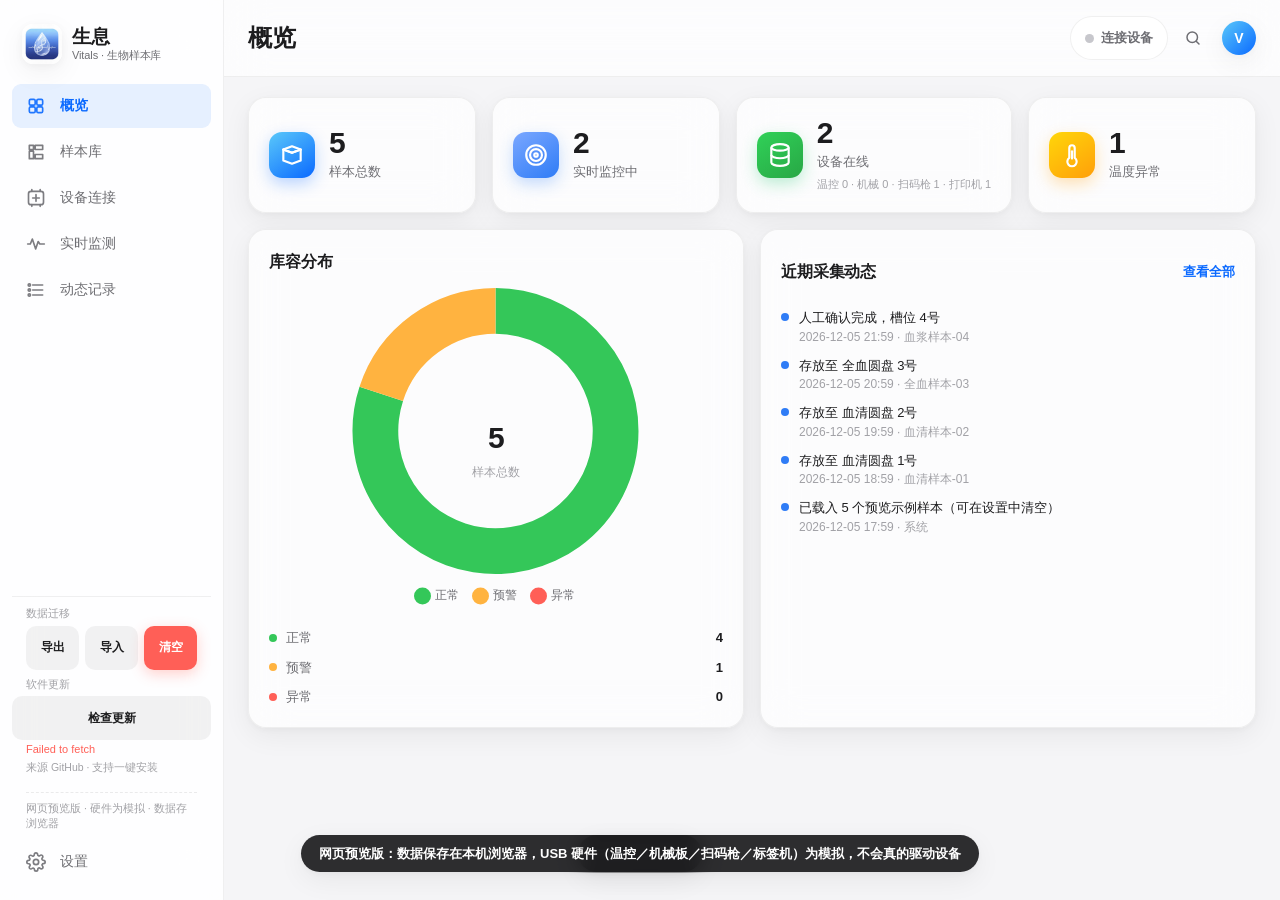
==== web-preview/index.html @ 300d4d2a "fix(export): 导出内容与文件类型两个维度都真正可选，且选择始终自洽 ## 问题  v1.21.1 把「导出内容」与「文件类型」做成 1:1 绑定（备份只能 JSON、清单只能 CSV）， " ====
<!DOCTYPE html>
<html lang="zh-CN">
<head>
<meta charset="UTF-8">
<meta name="viewport" content="width=device-width, initial-scale=1.0, viewport-fit=cover">
<title>Vitals · 生息 — 生物样本动态管理库</title>
<link rel="icon" type="image/png" href="assets/logo.png">
<link rel="stylesheet" href="tokens.css?v=20261010a"><link rel="stylesheet" href="styles.css?v=20261010c"><link rel="stylesheet" href="android.css?v=20261009a"><link rel="stylesheet" href="web-preview.css?v=20261009a">
<script src="vendor/qrcode.min.js?v=20261009a" defer></script>
<script src="vendor/chart.umd.js?v=20261009a" defer></script>
<script src="motion.js?v=20261010a" defer></script>
<script src="motion-core.js?v=20261009a" defer></script><script src="web-bridge.js?v=20261009a" defer></script><script src="persistence.js?v=20261009a" defer></script><script src="app.js?v=20261010c" defer></script><script src="android.js?v=20261009a" defer></script><script src="scanner.js?v=20261009a" defer></script><script src="printer.js?v=20261009a" defer></script><script src="backup.js?v=20261009a" defer></script><script src="updater.js?v=20261009a" defer></script>
</head>
<body>

<!-- ===== 侧边栏 ===== -->
<aside class="sidebar" id="sidebar">
  <div class="brand">
    <div class="brand-mark"><img src="assets/logo.png" alt="Vitals"></div>
    <div class="brand-text">
      <span class="brand-name">生息</span>
      <span class="brand-sub">Vitals · 生物样本库</span>
    </div>
  </div>

  <nav class="nav">
    <button class="nav-item active" data-view="dashboard">
      <span class="nav-ic"><svg viewBox="0 0 24 24" fill="none" stroke="currentColor" stroke-width="2" stroke-linecap="round" stroke-linejoin="round"><rect x="4" y="4" width="7" height="7" rx="1.6"/><rect x="13" y="4" width="7" height="7" rx="1.6"/><rect x="4" y="13" width="7" height="7" rx="1.6"/><rect x="13" y="13" width="7" height="7" rx="1.6"/></svg></span><span class="nav-label">概览</span>
    </button>
    <button class="nav-item" data-view="library">
      <span class="nav-ic"><svg viewBox="0 0 24 24" fill="none" stroke="currentColor" stroke-width="2" stroke-linecap="round" stroke-linejoin="round"><path d="M4 4h5v5H4zM11 4h9v5h-9zM4 11h5v9H4zM11 15h9v5h-9z"/></svg></span><span class="nav-label">样本库</span>
    </button>
    <button class="nav-item" data-view="devices">
      <span class="nav-ic"><svg viewBox="0 0 24 24" fill="none" stroke="currentColor" stroke-width="2" stroke-linecap="round" stroke-linejoin="round"><path d="M8 12h8M12 8v8"/><rect x="3" y="4" width="18" height="16" rx="3"/><path d="M7 4V2M17 4V2M7 22v-2M17 22v-2"/></svg></span><span class="nav-label">设备连接</span>
    </button>
    <button class="nav-item" data-view="monitor">
      <span class="nav-ic"><svg viewBox="0 0 24 24" fill="none" stroke="currentColor" stroke-width="2" stroke-linecap="round" stroke-linejoin="round"><path d="M2 12h3.2l2.4-6 4 12 3-9 2 3h5.4"/></svg></span><span class="nav-label">实时监测</span>
    </button>
    <button class="nav-item" data-view="records">
      <span class="nav-ic"><svg viewBox="0 0 24 24" fill="none" stroke="currentColor" stroke-width="2" stroke-linecap="round" stroke-linejoin="round"><path d="M8 6h12M8 12h12M8 18h12"/><circle cx="4" cy="6" r="1.4"/><circle cx="4" cy="12" r="1.4"/><circle cx="4" cy="18" r="1.4"/></svg></span><span class="nav-label">动态记录</span>
    </button>
  </nav>

  <div class="sidebar-foot">
    <div class="migrate-group">
      <div class="migrate-title">数据迁移</div>
      <div class="migrate-btns">
        <button class="btn ghost mini" id="exportBtn" title="导出全量备份">导出</button>
        <button class="btn ghost mini" id="importBtn" title="从备份文件导入">导入</button>
        <button class="btn danger mini" id="resetBtn" title="清空全部样本与记录">清空</button>
        <input type="file" id="importFile" accept=".json,application/json" hidden>
      </div>
    </div>
    <div class="build-tag" id="buildTag" title="当前实际加载的构建指纹（用于核对是否为新版本）"></div>
    <button class="nav-item" data-view="settings">
      <span class="nav-ic"><svg viewBox="0 0 24 24" fill="none" stroke="currentColor" stroke-width="2" stroke-linecap="round" stroke-linejoin="round"><circle cx="12" cy="12" r="3.2"/><path d="M19.4 15a1.65 1.65 0 0 0 .34 1.77l.06.06a2 2 0 1 1-2.83 2.83l-.06-.06a1.65 1.65 0 0 0-1.77-.34 1.65 1.65 0 0 0-1 1.51V21a2 2 0 1 1-4 0v-.09a1.65 1.65 0 0 0-1-1.51 1.65 1.65 0 0 0-1.77.34l-.06.06a2 2 0 1 1-2.83-2.83l.06-.06a1.65 1.65 0 0 0 .34-1.77 1.65 1.65 0 0 0-1.51-1H3a2 2 0 1 1 0-4h.09a1.65 1.65 0 0 0 1.51-1 1.65 1.65 0 0 0-.34-1.77l-.06-.06a2 2 0 1 1 2.83-2.83l.06.06a1.65 1.65 0 0 0 1.77.34h.09a1.65 1.65 0 0 0 1-1.51V3a2 2 0 1 1 4 0v.09a1.65 1.65 0 0 0 1 1.51 1.65 1.65 0 0 0 1.77-.34l.06-.06a2 2 0 1 1 2.83 2.83l-.06.06a1.65 1.65 0 0 0-.34 1.77v.09a1.65 1.65 0 0 0 1.51 1H21a2 2 0 1 1 0 4h-.09a1.65 1.65 0 0 0-1.51 1z"/></svg></span><span class="nav-label">设置</span>
    </button>
  </div>
</aside>

<!-- ===== 主区域 ===== -->
<main class="main">
  <header class="toolbar">
    <div class="toolbar-left">
      <button class="icon-btn" id="menuBtn" aria-label="菜单"><svg viewBox="0 0 24 24" fill="none" stroke="currentColor" stroke-width="2" stroke-linecap="round"><path d="M4 6h16M4 12h16M4 18h16"/></svg></button>
      <h1 class="page-title" id="pageTitle">概览</h1>
    </div>
    <div class="toolbar-right">
      <button class="seg-btn" id="serialBtn">
        <span class="dot"></span>连接设备
      </button>
      <button class="icon-btn" title="搜索"><svg viewBox="0 0 24 24" fill="none" stroke="currentColor" stroke-width="2" stroke-linecap="round"><circle cx="11" cy="11" r="7"/><path d="m20 20-3.4-3.4"/></svg></button>
      <div class="avatar" id="avatar">V</div>
    </div>
  </header>

  <div class="content">
    <!-- 概览 -->
    <section class="view active" id="view-dashboard">
      <div class="cards">
        <div class="stat-card glass device-online-card" id="deviceOnlineCard" role="button" tabindex="0" aria-label="打开设备连接">
          <div class="stat-ic"><svg viewBox="0 0 24 24" fill="none" stroke="currentColor" stroke-width="2" stroke-linecap="round" stroke-linejoin="round"><path d="M4 7 12 4l8 3-8 3-8-3z"/><path d="M4 7v10l8 3 8-3V7"/><path d="M4 7l8 3 8-3"/></svg></div>
          <div><div class="stat-num" id="statTotal">0</div><div class="stat-label">样本总数</div></div>
        </div>
        <div class="stat-card glass">
          <div class="stat-ic blue"><svg viewBox="0 0 24 24" fill="none" stroke="currentColor" stroke-width="2"><circle cx="12" cy="12" r="9"/><circle cx="12" cy="12" r="5.5"/><circle cx="12" cy="12" r="1.6"/></svg></div>
          <div><div class="stat-num" id="statActive">0</div><div class="stat-label">实时监控中</div></div>
        </div>
        <div class="stat-card glass">
          <div class="stat-ic green"><svg viewBox="0 0 24 24" fill="none" stroke="currentColor" stroke-width="2"><ellipse cx="12" cy="5" rx="8" ry="3"/><path d="M4 5v14c0 1.66 3.58 3 8 3s8-1.34 8-3V5"/><path d="M4 12c0 1.66 3.58 3 8 3s8-1.34 8-3"/></svg></div>
          <div><div class="stat-num" id="statOnline">0</div><div class="stat-label">设备在线</div><div class="stat-detail" id="statOnlineDetail">温控 0 · 机械 0 · 扫码枪 0 · 打印机 0</div></div>
        </div>
        <div class="stat-card glass">
          <div class="stat-ic amber"><svg viewBox="0 0 24 24" fill="none" stroke="currentColor" stroke-width="2" stroke-linecap="round" stroke-linejoin="round"><path d="M14.5 14.6V5.5a2.5 2.5 0 0 0-5 0v9.1a4.3 4.3 0 1 0 5 0z"/><path d="M12 8.5v6.8"/></svg></div>
          <div><div class="stat-num" id="statAlert">0</div><div class="stat-label">温度异常</div></div>
        </div>
      </div>

      <div class="grid-2">
        <div class="panel glass">
          <div class="panel-head"><h3>库容分布</h3></div>
          <div class="donut-wrap">
            <canvas id="chartLib"></canvas>
            <div class="donut-center"><b id="capTotal">0</b><span>样本总数</span></div>
          </div>
          <div class="cap-stats">
            <div class="cap-row"><i style="background:#34c759"></i><span>正常</span><b id="capNormal">0</b></div>
            <div class="cap-row"><i style="background:#ffb340"></i><span>预警</span><b id="capWarn">0</b></div>
            <div class="cap-row"><i style="background:#ff5f57"></i><span>异常</span><b id="capBad">0</b></div>
          </div>
        </div>
        <div class="panel glass">
          <div class="panel-head"><h3>近期采集动态</h3><button class="text-btn" data-go="records">查看全部</button></div>
          <div class="feed" id="feedRecent"><div class="empty">暂无样本动态</div></div>
        </div>
      </div>
    </section>

    <!-- 样本库 -->
    <section class="view" id="view-library">
      <div class="library-tabs" role="tablist" aria-label="样本库功能">
        <button class="library-tab active" id="libraryListTab" data-library-pane="list" role="tab" aria-selected="true" aria-controls="libraryListPane">样本列表</button>
        <button class="library-tab" id="libraryInventoryTab" data-library-pane="inventory" role="tab" aria-selected="false" aria-controls="libraryInventoryPane">出入库</button>
      </div>
      <div class="library-pane active" id="libraryListPane" role="tabpanel" aria-labelledby="libraryListTab">
        <div class="lib-head">
          <div class="search-box">
            <span class="search-ic">⌕</span>
            <input id="searchInput" type="text" placeholder="搜索样本名称 / 编号 / 条形码">
            <button class="text-btn clear" id="clearSearch">清除</button>
          </div>
          <div class="lib-actions">
            <button class="btn primary" id="addSampleBtn">＋ 录入样本</button>
          </div>
        </div>
        <div class="lib-filter" id="libFilter">
          <div class="lib-filter-scroll" id="libTypeFilter" role="radiogroup" aria-label="按样本类别筛选"></div>
          <div class="lib-filter-meta">
            <span id="libCount" class="lib-count" aria-live="polite"></span>
            <button class="text-btn" id="clearTypeFilter" hidden>清除筛选</button>
          </div>
        </div>
        <div class="sample-list glass" id="sampleList"><div class="empty">点击右上角“录入样本”开始创建</div></div>
      </div>
      <div class="library-pane" id="libraryInventoryPane" role="tabpanel" aria-labelledby="libraryInventoryTab" hidden>
        <div class="device-page-intro glass"><div><h3>三圆盘样本出入库</h3><p>全血、血清、血浆分别使用独立圆盘，每个圆盘包含 1—5 号五个位置。</p></div><button class="btn ghost" data-go="devices">前往设备连接</button></div>
        <div id="motionOperationMount"></div>
      </div>
    </section>

    <!-- 设备连接 -->
    <section class="view" id="view-devices">
      <div class="device-page-intro glass"><div><h3>外接设备集中管理</h3><p>温度板、扫码枪、机械板和标签打印机在此连接。每个设备使用独立 USB 通道，可以同时通讯。</p></div><span class="pill" id="devicePageSummary">0 个设备在线</span></div>
      <div class="monitor-head glass" id="sensorDevicePanel">
        <div class="mh-left">
          <h3>温度采集板</h3>
          <p class="muted">接收 B1、B2、B3 三路类别温度。选择与温度板一致的波特率，串口参数为 8N1。</p>
        </div>
        <div class="mh-right">
          <span class="pill" id="sensorDeviceStatus">未连接</span>
          <select id="baudSelect" class="select">
            <option selected>115200</option><option>9600</option><option>57600</option>
          </select>
          <button class="btn primary" id="connectBtn">连接温度板</button>
          <button class="btn ghost hidden" id="disconnectBtn">断开温度板</button>
        </div>
      </div>
      <div id="scannerDeviceActions"></div>
      <div id="motionDeviceMount"></div>
      <div class="device-connect-card glass" id="printerDeviceCard">
        <div><h3>得力 USB 标签打印机</h3><p>连接只检查打印机型号和就绪状态，不会自动走纸或打印。</p></div>
        <span class="pill" id="devicePrinterStatus">未检测</span>
        <button class="btn primary" id="devicePrinterConnect">连接打印机</button>
      </div>
    </section>

    <!-- 实时监测 -->
    <section class="view" id="view-monitor">
      <div class="panel glass temp-live-panel">
        <div class="panel-head">
          <div><h3>温度串口实时显示</h3><p class="muted">B1 → A类（全血），B2 → B类（血清），B3 → C类（血浆）</p></div>
          <span class="pill" id="tempSerialStatus">温度串口未连接</span>
        </div>
        <div class="temp-channel-grid">
          <div class="temp-channel-card" id="tempCardB1"><span>B1 · A类（全血）</span><div><b id="tempB1">--.-</b><em>℃</em></div><small class="temp-range" id="tempRangeB1">适宜存储温度 —</small><small id="tempTimeB1">等待数据</small></div>
          <div class="temp-channel-card" id="tempCardB2"><span>B2 · B类（血清）</span><div><b id="tempB2">--.-</b><em>℃</em></div><small class="temp-range" id="tempRangeB2">适宜存储温度 —</small><small id="tempTimeB2">等待数据</small></div>
          <div class="temp-channel-card" id="tempCardB3"><span>B3 · C类（血浆）</span><div><b id="tempB3">--.-</b><em>℃</em></div><small class="temp-range" id="tempRangeB3">适宜存储温度 —</small><small id="tempTimeB3">等待数据</small></div>
        </div>
        <div class="temp-live-grid">
          <div class="temp-live-meta">
            <div><span>对应范围</span><b id="tempLiveSample">未绑定</b></div>
            <div><span>最近接收</span><b id="tempLiveTime">—</b></div>
            <div><span>数据格式</span><b id="tempLiveFormat">—</b></div>
          </div>
          <div class="temp-serial-console">
            <div class="temp-console-head"><span>串口接收日志</span><button class="text-btn" id="tempLogClear">清空</button></div>
            <div id="tempSerialLog"><div class="empty-line">等待温度板发送数据…</div></div>
          </div>
        </div>
      </div>
      <div id="bridgePanel" class="bridge glass">
        <div class="bridge-title"><h3>模拟串口桥 · 演示模式</h3><button class="text-btn" id="simStartBtn">开始模拟</button></div>
        <div class="bridge-log" id="simLog"></div>
      </div>
      <div class="panel glass">
        <div class="panel-head"><h3>排架实时状态</h3><span class="pill" id="rackPill">离线</span></div>
        <div class="rack" id="rackGrid"></div>
      </div>
      <div>
        <div class="panel glass"><div class="panel-head"><h3>温度 ℃ <span class="pill mon-sel" id="monSelPill">未选择</span></h3></div><canvas id="chartTemp"></canvas></div>
      </div>
    </section>

    <!-- 动态记录 -->
    <section class="view" id="view-records">
      <div class="panel glass">
        <div class="panel-head"><h3>操作与采集记录</h3><span id="recordCount" class="pill">0 条</span></div>
        <div class="record-filters">
          <label class="field"><span>起始日期</span><input id="recordFrom" class="input" type="date"></label>
          <label class="field"><span>结束日期</span><input id="recordTo" class="input" type="date"></label>
          <label class="field"><span>记录类型</span><select id="recordType" class="select"><option value="">全部类型</option></select></label>
          <button class="btn ghost" id="recordRefresh">刷新</button>
        </div>
        <div class="record-table-wrap"><table class="record-table" id="recordTable">
          <thead><tr><th>时间</th><th>样本</th><th>类型</th><th>详情</th><th class="col-source hidden">来源</th><th class="col-operator hidden">操作人</th></tr></thead>
          <tbody id="recordBody"></tbody>
        </table>
        <div class="empty" id="recordEmpty">暂无记录</div>
        <div class="record-more"><button class="btn ghost hidden" id="recordMore">加载更多</button><span class="muted" id="recordMoreHint"></span></div></div>
      </div>
    </section>

    <!-- 设置 -->
    <section class="view" id="view-settings">
      <div class="panel glass">
        <div class="panel-head"><h3>偏好设置</h3></div>
        <div class="setting-row"><label>采集温度报警阈值上限（℃）</label><input id="setHi" type="number" class="input"></div>
        <div class="setting-row"><label>采集温度报警阈值下限（℃）</label><input id="setLo" type="number" class="input"></div>
      </div>
    </section>
  </div>
</main>

<!-- ===== 录入弹窗 ===== -->
<div class="modal-mask" id="sampleModal">
  <div class="modal glass-panel">
    <div class="modal-head">
      <h3 id="modalTitle">录入样本</h3>
      <button class="icon-btn close" id="closeModal">✕</button>
    </div>
    <div class="modal-body">
      <div class="form-row">
        <label class="field"><span>样本名称 *</span><input id="fName" class="input" placeholder="例如：血清样本-01" required></label>
        <label class="field"><span>样本编号 *</span><input id="fCode" class="input" placeholder="自动生成或手动填写"></label>
      </div>
      <div class="form-row">
        <label class="field"><span>样本类型</span><select id="fType" class="select">
          <option>全血</option><option>血清</option><option>血浆</option>
        </select></label>
        <label class="field"><span>存放位置 *</span><select id="fSlot" class="select" aria-label="存放位置"></select></label>
      </div>
      <div class="form-row">
        <label class="field"><span>采集时间</span><input id="fTime" type="datetime-local" class="input"></label>
        <label class="field"><span>采集温度 ℃</span><input id="fTemp" type="number" class="input" placeholder="如 -80 或 4"></label>
      </div>
      <div class="form-row">
        <label class="field"><span>备注</span><input id="fNote" class="input" placeholder="可选备注信息"></label>
      </div>
      <div class="photo-field">
        <span>样本照片</span>
        <div class="photo-drop" id="photoDrop">
          <input type="file" id="photoInput" accept="image/*" hidden>
          <div class="photo-placeholder" id="photoPlaceholder"><span class="ph-ic">＋</span><span>点击上传或拖拽照片</span></div>
          <img id="photoPreview" class="photo-preview" hidden alt="预览">
          <button class="icon-btn remove-photo" id="removePhoto" hidden>✕</button>
        </div>
      </div>
      <div class="barcode-preview" id="barcodePreview"></div>
    </div>
    <div class="modal-foot">
      <button class="btn ghost" id="modalCancel">取消</button>
      <button class="btn primary" id="modalSave">保存样本</button>
    </div>
  </div>
</div>

<!-- ===== 样本详情弹窗 ===== -->
<div class="modal-mask" id="detailModal">
  <div class="modal glass-panel detail-modal">
    <div class="modal-head">
      <h3 id="detailTitle">样本详情</h3>
      <button class="icon-btn close" id="closeDetail">✕</button>
    </div>
    <div class="modal-body">
      <div class="detail-top">
        <div class="detail-photo" id="detailPhoto">无</div>
        <div class="detail-info">
          <div class="di-name" id="diName">—</div>
          <div class="di-code" id="diCode">—</div>
          <div class="badges" id="diBadges"></div>
        </div>
      </div>
      <div class="di-grid">
        <div class="di-cell"><span>类型</span><b id="diType">—</b></div>
        <div class="di-cell"><span>位置</span><b id="diLoc">—</b></div>
        <div class="di-cell"><span>采集时间</span><b id="diTime">—</b></div>
        <div class="di-cell"><span>采集温度</span><b id="diTemp">—</b></div>
        <div class="di-cell"><span>最近读数</span><b id="diLast">—</b></div>
        <div class="di-cell"><span>状态</span><b id="diState">—</b></div>
      </div>
      <div class="qr-slot" id="diQR"></div>
      <div class="qr-hint">二维码仅包含样本编号；样本详情和当前库存以本机记录为准</div>
    </div>
    <div class="modal-foot">
      <span class="print-warn hidden" id="printWarn">标签信息已过期，建议重新打印</span>
      <button class="btn ghost" id="detailEdit">编辑</button>
      <button class="btn primary" id="printBtn">打印标签</button>
    </div>
  </div>
</div>

<!-- ===== 导入预览弹窗（先预览差异，确认后再合并/替换） ===== -->
<div class="modal-mask" id="importModal">
  <div class="modal glass-panel import-modal">
    <div class="modal-head">
      <h3>导入备份</h3>
      <button class="icon-btn close" id="importClose">✕</button>
    </div>
    <div class="modal-body">
      <div id="importBody"></div>
      <div class="import-filter">
        <label class="field"><span>按条码子集恢复（留空表示整份备份）</span>
          <textarea class="input" id="importFilter" rows="2" placeholder="每行一个条码，或逗号分隔，例如 SB-90001"></textarea>
        </label>
        <button class="btn ghost" id="importFilterBtn">按条码重新预览</button>
      </div>
    </div>
    <div class="modal-foot">
      <button class="btn ghost" id="importCancel">取消</button>
      <button class="btn primary" id="importConfirm">确认导入</button>
    </div>
  </div>
</div>

<!-- 打印区 -->
<div id="printArea"></div>

<!-- 应用内确认弹窗（替代 Electron 下不可靠的原生 confirm） -->
<div class="modal-mask confirm-mask" id="confirmModal">
  <div class="modal confirm-modal">
    <div class="modal-head"><h3 id="confirmTitle">确认</h3></div>
    <div class="modal-body"><p class="confirm-msg" id="confirmMsg"></p></div>
    <div class="modal-foot">
      <button class="btn ghost" id="confirmNo">取消</button>
      <button class="btn danger" id="confirmYes">确定</button>
    </div>
  </div>
</div>

<!-- 导出弹窗（侧栏「导出」打开；替代设置页里重复的「数据导出」卡片） -->
<div class="modal-mask" id="exportModal">
  <div class="modal export-modal">
    <div class="modal-head">
      <h3>导出数据</h3>
      <button class="icon-btn close" id="closeExport" aria-label="关闭">✕</button>
    </div>
    <div class="modal-body">
      <p class="muted" id="exportHint">导出内容可多选，文件类型也自己选；两者独立，能覆盖的组合都会真的导出。</p>
      <div class="export-scope" id="exportScope" role="group" aria-label="导出内容（可多选）" aria-multiselectable="true"></div>
      <div class="export-format">
        <span class="export-format-label">文件类型</span>
        <div class="export-format-pick" id="exportFormat" role="radiogroup" aria-label="文件类型"></div>
      </div>
      <p class="export-format-note" id="exportFormatNote"></p>
      <div class="export-range" id="exportRange">
        <label class="field"><span>起始日期</span><input class="input" type="date" id="exportFrom"></label>
        <label class="field"><span>结束日期</span><input class="input" type="date" id="exportTo"></label>
      </div>
      <label class="setting-row export-toggle" id="exportPhotosRow">
        <span>包含样本照片<small>仅 JSON 备份可含照片；CSV 是文本表格，放不下图片</small></span>
        <input type="checkbox" id="exportPhotos">
      </label>
      <div class="export-outcome" id="exportOutcome" aria-live="polite"></div>
    </div>
    <div class="modal-foot">
      <button class="btn ghost" id="exportCancel">取消</button>
      <button class="btn primary" id="exportConfirm">导出</button>
    </div>
  </div>
</div>
<script>
// 注入构建版本标记（用于排错缓存）
window.__VITALS = { version: 'v1.19.2-preview-20261008a', build: Date.now() };
</script>
</body>
</html>
---- web-preview/tokens.css ----
/* onemotion · tokens.css ─────────────────────────────────────────────────────
   动效 token 的唯一落地点。所有数字来自 _contract.md「冻结 token 表」，
   lib/motion.js 的 MO.tokens 是同一批值的 JS 副本 —— 改这里必须同步改那里。

   用法：<link rel="stylesheet" href="tokens.css">
         transition: transform var(--dur-base) var(--ease-enter);
   禁止：裸 0.3s / ease-in-out / 全属性过渡（transition 必须点名属性）。

   ── 实测值（本机按 `api.md` §2 的公式算出，并用 MO.t80 / MO.springSpec 复核过）────────
   时长   80 · 140 · 220 · 340 · 500 ms。同屏最快:最慢 = 80:500 = 1:6.25（规范要求 ≥4×）。
   缓动   t80 = 走完 80% 距离所用的时间比例（低=先冲后收，高=先慢后冲）
          --ease-standard   t50 .350  t80 .520  t95 .726   双向：移动、尺寸、重排
          --ease-enter      t50 .062  t80 .215  t95 .499   进入（快起慢收）
          --ease-exit       t50 .810  t80 .944  t95 .988   退出（慢起快走）
          --ease-emphasized t50 .200  t80 .398  t95 .656   大位移 / 全屏（强减速）
          --ease-linear     t50 .500  t80 .800  t95 .950   只允许跟手 / scrub / 进度
   弹簧   过冲 / 落位(2%) / t80(占自身时长比例)。ζ = 1 − bounce，ω = 2π/duration。
          --spring-snappy  ζ.85 ω17.95  0.6% / 0.233s / .410  ← 默认（状态、按钮、图标）
          --spring-smooth  ζ1.00 ω12.57  0  % / 0.464s / .477  ← 位置·尺寸，无过冲
          --spring-bouncy  ζ.70 ω12.57  4.6% / 0.476s / .356  ← 出现、弹层（过冲上限）
          --spring-drag    ζ.85 ω14.00  0.6% / 0.299s / .410  ← 松手收敛、惯性落位
          --spring-sheet   ζ.90 ω16.00  0.2% / 0.294s / .431  ← 抽屉 / sheet
          --spring-firm    ζ.60 ω20.00  9.5% / 0.297s / .326  ← 明显弹性，一处页面最多一次
   幅度   位移 8 / 16 / 24 / 40px（内容位移上限 24px，只有抽屉·全屏允许 40px）
          进入 scale .96（不许小于 .9）· 强调 scale 1.04（不许大于 1.06）
   错峰   20 / 35 / 60ms，总时长 ≤240ms（>8 项只错前 8 项，>12 项整块淡入）
   景深   --blur-depth ≤8px，只用于 scrim / 景深，禁止当运动模糊用

   ── linear() 是怎么来的（不是抄的，是算的）────────────────────────────────
   弹簧阶跃响应：x(t) = 1 − e^(−ζωt)·(cos(ωd·t) + (ζω/ωd)·sin(ωd·t))，ωd = ω√(1−ζ²)
   在 t ∈ [0, 2π/ω] 上等距取 33 点（32 步）→ 逗号列表。duration = 2π/ω = 上表的落位时长。
   所以 --spring-* 必须配 --dur-spring-* 使用；把 spring 当成"曲线"、把时长当成"轴"。
   生成命令（lib 未就绪时可自算，lib 就绪后用它复核，两者输出逐字节相同）：
     node -e "const MO=require('./lib/motion.js');for(const t of ['snappy','smooth','bouncy','drag','sheet','firm'])console.log(t,MO.springSpec(t).css)"
   注：ζ 相同的两个 token（snappy / drag）采样列表逐点相同 —— ω 的差别只体现在 duration 上。
   注：smooth 是临界阻尼，渐近到 1，在 t = 2π/ω 处只到 .9864（末帧差 1.4%），这是时长 token 定义的固有结果。

   ── 颜色 / 字体不是 motion token ──
   本文件只导出动效数字（`api.md` §2 的变量逐个覆盖，无遗漏）。
   色板与字体栈由各页面自己的 :root 定义，避免"token 文件"变成万能垃圾桶。

   ── 附加的派生变量（`api.md` §2 冻结名之外的补充，不修改任何冻结值）──
   --dur-spring-* ：弹簧的自然时长（round(2π/ω·1000)），让纯 CSS 也能用弹簧而不写裸数字；
                    reduced-motion 下同样被压到 1ms，否则弹簧会带着 350ms 的位移穿过 reduce 分支。
   --spring-firm  ：`api.md` §2 弹簧表里有、导出清单里省略的一个；这里补上，标注"少用"。
───────────────────────────────────────────────────────────────────────────── */

:root {
  /* 时长：按"变化多大"分，不按组件分 */
  --dur-instant: 80ms;   /* 按压 / hover / 颜色·亮度反馈，必须一帧内被感知 */
  --dur-fast: 140ms;     /* 图标切换、tooltip、checkbox、chip */
  --dur-base: 220ms;     /* 默认：卡片/行进入、状态切换、按钮展开 */
  --dur-slow: 340ms;     /* 容器尺寸/布局变化、抽屉、popover、列表重排 */
  --dur-slower: 500ms;   /* 全屏/页面级转场、sheet 全开、drill-in（上限） */

  /* 缓动 */
  --ease-standard: cubic-bezier(0.4, 0, 0.2, 1);      /* t80 .520 */
  --ease-enter: cubic-bezier(0.05, 0.7, 0.1, 1);      /* t80 .215 进入专用 */
  --ease-exit: cubic-bezier(0.3, 0, 0.8, 0.15);       /* t80 .944 退出专用 */
  --ease-emphasized: cubic-bezier(0.2, 0, 0, 1);      /* t80 .398 强减速 */
  --ease-linear: linear;                              /* 只允许跟手 / scrub / 进度 */

  /* 弹簧（32 步 linear()，真数字） */
  --spring-snappy: linear(0.0000,0.0172,0.0617,0.1242,0.1976,0.2764,0.3564,0.4348,0.5094,0.5788,0.6423,0.6995,0.7503,0.7948,0.8334,0.8665,0.8945,0.9180,0.9376,0.9536,0.9666,0.9770,0.9852,0.9916,0.9964,1.0000,1.0025,1.0043,1.0054,1.0060,1.0063,1.0062,1.0060);
  --spring-smooth: linear(0.0000,0.0169,0.0596,0.1183,0.1860,0.2575,0.3294,0.3993,0.4656,0.5273,0.5840,0.6355,0.6819,0.7233,0.7601,0.7925,0.8210,0.8460,0.8677,0.8866,0.9029,0.9171,0.9292,0.9397,0.9487,0.9564,0.9630,0.9686,0.9734,0.9775,0.9809,0.9839,0.9864);
  --spring-bouncy: linear(0.0000,0.0176,0.0639,0.1306,0.2105,0.2976,0.3875,0.4763,0.5614,0.6407,0.7131,0.7777,0.8343,0.8828,0.9236,0.9572,0.9841,1.0051,1.0209,1.0322,1.0396,1.0440,1.0458,1.0457,1.0440,1.0413,1.0378,1.0339,1.0298,1.0257,1.0217,1.0180,1.0145);
  --spring-drag: linear(0.0000,0.0172,0.0617,0.1242,0.1976,0.2764,0.3564,0.4348,0.5094,0.5788,0.6423,0.6995,0.7503,0.7948,0.8334,0.8665,0.8945,0.9180,0.9376,0.9536,0.9666,0.9770,0.9852,0.9916,0.9964,1.0000,1.0025,1.0043,1.0054,1.0060,1.0063,1.0062,1.0060);
  --spring-sheet: linear(0.0000,0.0171,0.0610,0.1222,0.1936,0.2698,0.3470,0.4224,0.4940,0.5606,0.6217,0.6768,0.7260,0.7694,0.8073,0.8402,0.8685,0.8926,0.9130,0.9301,0.9444,0.9563,0.9660,0.9740,0.9804,0.9855,0.9896,0.9928,0.9953,0.9972,0.9986,0.9996,1.0004);
  --spring-firm: linear(0.0000,0.0178,0.0655,0.1351,0.2198,0.3134,0.4109,0.5080,0.6016,0.6892,0.7691,0.8401,0.9017,0.9537,0.9964,1.0302,1.0559,1.0743,1.0863,1.0928,1.0948,1.0931,1.0886,1.0820,1.0739,1.0651,1.0558,1.0466,1.0378,1.0295,1.0219,1.0152,1.0093);

  /* 弹簧的自然时长（派生，见文件头） */
  --dur-spring-snappy: 350ms;   /* 2π/17.95 */
  --dur-spring-smooth: 500ms;   /* 2π/12.57 */
  --dur-spring-bouncy: 500ms;   /* 2π/12.57 */
  --dur-spring-drag: 449ms;     /* 2π/14.00 */
  --dur-spring-sheet: 393ms;    /* 2π/16.00 */
  --dur-spring-firm: 314ms;     /* 2π/20.00 */

  /* 幅度 */
  --move-sm: 8px;    /* 小元素、图标、chip */
  --move-md: 16px;   /* 卡片、行、默认进入位移 */
  --move-lg: 24px;   /* 面板、区块进入（内容位移上限） */
  --move-xl: 40px;   /* 抽屉 / 全屏 sheet —— 只有它还允许大位移 */
  --scale-in: 0.96;  /* 进入起始 scale，不许小于 0.9 */
  --scale-pop: 1.04; /* 强调态上限，不许大于 1.06 */

  /* 错峰 */
  --stagger-tight: 20ms;  /* 密集列表项 */
  --stagger-base: 35ms;   /* 默认 */
  --stagger-loose: 60ms;  /* 标题 → 正文的层级差 */

  /* 景深模糊（只用于 scrim / 景深） */
  --blur-depth: 8px;
}

/* linear() 不支持的浏览器：把弹簧退化成 --ease-emphasized（t80 .398，唯一能近似"快起微停"的缓动）。
   JS 侧同一探测：CSS.supports('transition-timing-function', 'linear(0, 0.5, 1)')——必须用【属性名】；
   写成 CSS.supports('easing-function', …) 在 Chrome 里也返回 false（那是数据类型不是属性名），
   会让所有支持 linear() 的浏览器被误判成不支持。退化策略必须与这里一致，不许退成 ease-in-out。 */
@supports not (transition-timing-function: linear(0, 0.5, 1)) {
  :root {
    --spring-snappy: var(--ease-emphasized);
    --spring-smooth: var(--ease-emphasized);
    --spring-bouncy: var(--ease-emphasized);
    --spring-drag: var(--ease-emphasized);
    --spring-sheet: var(--ease-emphasized);
    --spring-firm: var(--ease-emphasized);
  }
}

/* reduced-motion：时长压到 1ms（不是 0，0 会让 transitionend 不触发）、
   位移/缩放/视差归零，保留 opacity 与颜色反馈。
   绝不把动画整体关掉（那会连"按下去有反应"一起删掉）。 */
@media (prefers-reduced-motion: reduce) {
  :root {
    --dur-instant: 1ms;
    --dur-fast: 1ms;
    --dur-base: 1ms;
    --dur-slow: 1ms;
    --dur-slower: 1ms;
    --dur-spring-snappy: 1ms;
    --dur-spring-smooth: 1ms;
    --dur-spring-bouncy: 1ms;
    --dur-spring-drag: 1ms;
    --dur-spring-sheet: 1ms;
    --dur-spring-firm: 1ms;
    --move-sm: 0px;
    --move-md: 0px;
    --move-lg: 0px;
    --move-xl: 0px;
    --scale-in: 1;
    --scale-pop: 1;
    /* 弹簧是"位移的曲线"，reduce 下必须失去位移语义；时长已 1ms，这里再退成线性，
       避免 linear() 的过冲把 1ms 的一帧变成一次可见的抖动。 */
    --spring-snappy: linear;
    --spring-smooth: linear;
    --spring-bouncy: linear;
    --spring-drag: linear;
    --spring-sheet: linear;
    --spring-firm: linear;
  }
}

/* ── 项目别名：本应用（生息样本库）在 styles.css 里沿用同一套 token 名，
      这里只加一个语义别名层，不新增第 6 个时长、不改任何冻结值。 ── */
:root {
  /* 语义名 → 冻结 token（读的时候知道"这个动效在回答什么问题"） */
  --motion-press: var(--dur-instant);      /* 按压 / 命中反馈 */
  --motion-state: var(--dur-fast);         /* 筛选选中、图标、chip 状态 */
  --motion-move: var(--dur-base);          /* 卡片/行位移、列表重排 */
  --motion-surface: var(--dur-slow);        /* 面板、抽屉、弹窗 */
  --motion-page: var(--dur-slower);        /* 页面级转场（上限） */
}
---- web-preview/styles.css ----
:root{
  --bg:#f5f5f7;
  --surface:rgba(255,255,255,0.72);
  --surface-strong:rgba(255,255,255,0.9);
  --text:#1d1d1f;
  --text-2:#6e6e73;
  --text-3:#a1a1a6;
  --blue:#0a69ff;
  --blue-2:#2f7cf6;
  --green:#34c759;
  --amber:#ffb340;
  --red:#ff5f57;
  --border:rgba(0,0,0,0.06);
  --r-lg:18px;
  --r-md:12px;
  --r-sm:9px;
  --shadow:0 8px 28px rgba(0,0,0,0.06), 0 2px 8px rgba(0,0,0,0.04);
  --shadow-lg:0 20px 60px rgba(0,0,0,0.18), 0 6px 18px rgba(0,0,0,0.08);
}

*{box-sizing:border-box;margin:0;padding:0;-webkit-tap-highlight-color:transparent}
html,body{height:100%}
body{
  font-family:-apple-system,BlinkMacSystemFont,"Segoe UI","PingFang SC","Hiragino Sans GB","Microsoft YaHei",sans-serif;
  font-size:15px;line-height:1.5;color:var(--text);
  background:#f5f5f7;color-scheme:light;
  overflow:hidden;
}
button{font-family:inherit;background:none;border:none;cursor:pointer;color:inherit}
input,select{font-family:inherit;font-size:inherit;color:var(--text)}
img{display:block}

/* ===== 布局 ===== */
.sidebar{
  position:fixed;left:0;top:0;bottom:0;width:224px;z-index:20;
  display:flex;flex-direction:column;padding:16px 12px;
  background:var(--surface-strong);
  backdrop-filter:blur(24px) saturate(180%);
  -webkit-backdrop-filter:blur(24px) saturate(180%);
  border-right:1px solid var(--border);
}
.main{margin-left:224px;height:100%;display:flex;flex-direction:column;overflow:hidden}

/* ===== 品牌 ===== */
.brand{display:flex;align-items:center;gap:10px;padding:8px 10px 20px}
.brand-mark{width:40px;height:40px;border-radius:11px;overflow:hidden;box-shadow:var(--shadow)}
.brand-mark img{width:100%;height:100%;object-fit:cover}
.brand-text{display:flex;flex-direction:column;line-height:1.2}
.brand-name{font-size:19px;font-weight:700;letter-spacing:-0.02em}
.brand-sub{font-size:11px;color:var(--text-2);letter-spacing:-0.01em}

/* ===== 导航 ===== */
.nav{display:flex;flex-direction:column;gap:2px;flex:1}
.nav-item{
  display:flex;align-items:center;gap:12px;width:100%;
  padding:9px 12px;border-radius:9px;font-size:14px;font-weight:500;color:var(--text-2);
  transition:background var(--dur-fast) var(--ease-standard),color var(--dur-fast) var(--ease-standard);
}
.nav-item:hover{background:rgba(0,0,0,0.045);color:var(--text)}
.nav-item.active{background:rgba(10,105,255,0.10);color:var(--blue);font-weight:600}
.nav-ic{width:24px;height:24px;text-align:center;display:grid;place-items:center;opacity:.9;flex:none}
.nav-ic svg{width:20px;height:20px}
.icon-btn svg{width:18px;height:18px}
.search-ic svg{width:16px;height:16px;display:block}
.sample-thumb.no svg{width:22px;height:22px}
.sidebar-foot{border-top:1px solid var(--border);padding-top:8px;display:flex;flex-direction:column;gap:6px}
.migrate-title{font-size:11px;color:var(--text-3);padding:0 14px;margin-bottom:4px}
.migrate-btns{display:flex;gap:6px;padding:0 14px}
.sidebar-foot .btn.mini{flex:1;padding:7px 6px;font-size:12px;border-radius:10px;display:flex;align-items:center;justify-content:center;white-space:nowrap;overflow:hidden;text-overflow:ellipsis}
.sidebar-foot .build-tag{font-size:10.5px;color:var(--text-3);margin:10px 14px 2px;padding-top:8px;border-top:1px dashed rgba(0,0,0,0.08);line-height:1.5;word-break:break-all}

/* ===== 工具栏 ===== */
.toolbar{
  display:flex;align-items:center;justify-content:space-between;gap:12px;
  padding:16px 24px;min-height:64px;z-index:15;
  background:var(--surface);
  backdrop-filter:blur(20px) saturate(180%);
  -webkit-backdrop-filter:blur(20px) saturate(180%);
  border-bottom:1px solid var(--border);
}
.toolbar-left{display:flex;align-items:center;gap:12px}
.page-title{font-size:24px;font-weight:700;letter-spacing:-0.02em;line-height:1.1}
.toolbar-right{display:flex;align-items:center;gap:8px}
.icon-btn{
  width:34px;height:34px;border-radius:9px;display:grid;place-items:center;font-size:17px;
  color:var(--text-2);transition:background var(--dur-fast) var(--ease-standard),transform var(--dur-instant) var(--ease-standard);
}
.icon-btn:hover{background:rgba(0,0,0,0.06);color:var(--text)}
.icon-btn:active{transform:scale(0.92)}
.avatar{
  width:34px;height:34px;border-radius:50%;display:grid;place-items:center;
  font-weight:700;color:#fff;font-size:14px;
  background:linear-gradient(135deg,#5ac8fa,#0a69ff);
  box-shadow:var(--shadow);margin-left:4px;
}
#menuBtn{display:none}

.seg-btn{
  display:flex;align-items:center;gap:7px;padding:7px 14px;border-radius:22px;
  font-size:13px;font-weight:600;color:var(--text-2);border:1px solid var(--border);
  background:var(--surface-strong);transition:background var(--dur-fast) var(--ease-standard),color var(--dur-fast) var(--ease-standard),border-color var(--dur-fast) var(--ease-standard);
}
.seg-btn:hover{color:var(--blue);border-color:rgba(10,105,255,0.3)}
.seg-btn .dot{width:9px;height:9px;border-radius:50%;background:#c7c7cc}
.seg-btn.on{color:var(--blue);border-color:rgba(10,105,255,0.4)}
.seg-btn.on .dot{background:var(--green);box-shadow:0 0 0 3px rgba(52,199,89,0.2);animation:pulse var(--dur-slower) var(--ease-standard) infinite}
@keyframes pulse{0%,100%{transform:scale(1);opacity:1}50%{transform:scale(1.06);opacity:.72}}

/* ===== 内容 ===== */
.content{flex:1;overflow-y:auto;overflow-x:hidden;padding:20px 24px 40px;scroll-behavior:smooth}
.content::-webkit-scrollbar{width:10px}
.content::-webkit-scrollbar-thumb{background:rgba(0,0,0,0.12);border-radius:6px;border:3px solid transparent;background-clip:content-box}
.view{display:none;animation:viewIn var(--dur-base) var(--ease-enter)}
.view.active{display:block}
@keyframes viewIn{from{opacity:0;transform:translateY(8px)}to{opacity:1;transform:none}}

/* ===== 玻璃卡片 ===== */
.glass{
  background:var(--surface);
  backdrop-filter:blur(20px) saturate(180%);
  -webkit-backdrop-filter:blur(20px) saturate(180%);
  border:1px solid var(--border);border-radius:var(--r-lg);box-shadow:var(--shadow);
}

/* ===== 概览统计 ===== */
.cards{display:grid;grid-template-columns:repeat(4,1fr);gap:16px;margin-bottom:16px}
.stat-card{display:flex;align-items:center;gap:14px;padding:20px}
.device-online-card{cursor:pointer;transition:transform var(--dur-base) var(--ease-standard)}.device-online-card:hover{transform:translateY(-2px);box-shadow:var(--shadow-lg)}.device-online-card:focus-visible{outline:3px solid rgba(10,105,255,.28);outline-offset:2px}
.stat-ic{
  width:46px;height:46px;border-radius:13px;display:grid;place-items:center;
  background:linear-gradient(145deg,#5ac8fa,#0a69ff);
  box-shadow:0 6px 16px rgba(10,105,255,0.28);
}
.stat-ic svg{width:26px;height:26px;color:#fff}
.stat-ic.blue{background:linear-gradient(145deg,#7aa7ff,#2f7cf6);box-shadow:0 6px 16px rgba(47,124,246,.28)}
.stat-ic.green{background:linear-gradient(145deg,#30d158,#28a745);box-shadow:0 6px 16px rgba(40,199,111,.3)}
.stat-ic.amber{background:linear-gradient(145deg,#ffd60a,#ff9f0a);box-shadow:0 6px 16px rgba(255,159,10,.3)}
.stat-num{font-size:30px;font-weight:700;letter-spacing:-0.03em;line-height:1}
.stat-label{font-size:13px;color:var(--text-2);margin-top:4px}
.stat-detail{font-size:11px;color:var(--text-3);margin-top:4px;white-space:nowrap}

/* ===== 网格面板 ===== */
.grid-2{display:grid;grid-template-columns:1fr 1fr;gap:16px;margin-bottom:16px}
.panel{padding:20px}
.panel-head{display:flex;align-items:center;justify-content:space-between;margin-bottom:14px}
.panel-head h3{font-size:16px;font-weight:600;letter-spacing:-0.01em}
/* 图表画布宽度铺满；高度由各图 aspectRatio 决定，原因参见 app.js 图表配置 */
.panel canvas{width:100%}
.legend{display:flex;gap:12px;font-size:12px;color:var(--text-2)}
.legend i{display:inline-block;width:8px;height:8px;border-radius:50%;margin-right:5px}
/* 库容分布中心统计 */
.donut-wrap{position:relative;width:100%}
.donut-center{position:absolute;inset:0;display:flex;flex-direction:column;align-items:center;justify-content:center;pointer-events:none;padding-bottom:4px}
.donut-center b{font-size:30px;font-weight:700;letter-spacing:-0.02em;color:var(--text)}
.donut-center span{font-size:12px;color:var(--text-3);margin-top:3px}
.cap-stats{margin-top:16px;display:grid;gap:10px}
.cap-row{display:flex;align-items:center;gap:9px;font-size:13px}
.cap-row i{width:8px;height:8px;border-radius:50%;flex:none}
.cap-row span{flex:1;color:var(--text-2)}
.cap-row b{font-weight:600;color:var(--text)}
.pill.mon-sel{color:var(--blue);background:rgba(47,124,246,0.12);margin-left:6px;font-weight:600}
.pill{
  padding:3px 10px;border-radius:20px;font-size:12px;font-weight:600;color:var(--text-2);
  background:rgba(0,0,0,0.05);
}
.pill.on{color:var(--green);background:rgba(52,199,89,0.12)}
.text-btn{font-size:13px;font-weight:600;color:var(--blue)}
.text-btn:hover{text-decoration:underline}

.empty{text-align:center;color:var(--text-3);padding:28px 0;font-size:14px}

/* ===== 动态流 ===== */
.feed{max-height:230px;overflow-y:auto;display:flex;flex-direction:column;gap:10px}
.feed::-webkit-scrollbar{width:8px}
.feed::-webkit-scrollbar-thumb{background:rgba(0,0,0,0.12);border-radius:6px}
.feed-item{display:flex;align-items:flex-start;gap:10px;font-size:13px}
.feed-dot{width:8px;height:8px;border-radius:50%;background:var(--blue-2);margin-top:5px;flex:none}
.feed-item .fd-main{flex:1}
.feed-item .fd-text{color:var(--text)}
.feed-item .fd-time{color:var(--text-3);font-size:12px}

/* ===== 库头 ===== */
.library-tabs{display:inline-flex;gap:4px;padding:4px;margin-bottom:16px;border-radius:12px;background:rgba(118,118,128,0.1)}
.library-tab{padding:8px 18px;border-radius:9px;font-size:14px;font-weight:600;color:var(--text-2);transition:background var(--dur-fast) var(--ease-standard),color var(--dur-fast) var(--ease-standard)}
.library-tab:hover{color:var(--text)}
.library-tab.active{color:var(--blue);background:var(--surface-strong);box-shadow:0 1px 5px rgba(0,0,0,.09)}
.library-pane{display:none}
.library-pane.active{display:block}
.lib-head{display:flex;align-items:center;gap:12px;margin-bottom:16px}
.search-box{
  flex:1;display:flex;align-items:center;gap:8px;padding:0 12px;height:40px;
  background:rgba(118,118,128,0.1);border-radius:11px;transition:background var(--dur-fast) var(--ease-standard);
}
.search-box:focus-within{background:#fff;box-shadow:0 0 0 3px rgba(10,105,255,0.15)}
.search-ic{color:var(--text-2)}
.search-box input{flex:1;border:none;background:none;outline:none;font-size:14px}
.search-box .clear{font-size:12px;color:var(--text-3)}
.btn{padding:9px 16px;border-radius:11px;font-size:14px;font-weight:600;transition:background var(--dur-fast) var(--ease-standard),color var(--dur-fast) var(--ease-standard),transform var(--dur-instant) var(--ease-standard);white-space:nowrap}
.btn:active{transform:scale(0.96)}
.btn.primary{color:#fff;background:linear-gradient(135deg,#0a84ff,#0a69ff);box-shadow:0 4px 14px rgba(10,105,255,0.3)}
.btn.primary:hover{filter:brightness(1.05);transform:translateY(-1px)}
.btn.ghost{color:var(--text);background:rgba(0,0,0,0.05)}
.btn.ghost:hover{background:rgba(0,0,0,0.09)}
.btn.danger{color:#fff;background:var(--red);box-shadow:0 4px 14px rgba(255,95,87,.3)}
.hidden{display:none!important}

/* ===== 样本列表 ===== */
.sample-list{padding:8px}
.sample-row{
  display:flex;align-items:center;gap:14px;padding:12px 14px;border-radius:14px;
  transition:background var(--dur-fast) var(--ease-standard);cursor:pointer;
}
.sample-row:hover{background:rgba(0,0,0,0.04)}
.sample-row+.sample-row{border-top:1px solid var(--border)}
.sample-thumb{width:46px;height:46px;border-radius:11px;object-fit:cover;background:linear-gradient(145deg,#eef2fb,#dfe8fa);flex:none}
.sample-thumb.no{display:grid;place-items:center;color:var(--text-3);font-size:18px;background:linear-gradient(145deg,#f1f1f4,#e7e7ea)}
.sample-mid{flex:1;min-width:0}
.sample-name{font-size:15px;font-weight:600;letter-spacing:-0.01em}
.sample-sub{font-size:12px;color:var(--text-2);margin-top:2px;white-space:nowrap;overflow:hidden;text-overflow:ellipsis}
.sample-right{display:flex;align-items:center;gap:12px;flex:none}
.badge{padding:3px 9px;border-radius:20px;font-size:11px;font-weight:600}
.badge.good{color:#248a3d;background:rgba(52,199,89,0.14)}
.badge.warn{color:#b25e00;background:rgba(255,159,10,0.16)}
.badge.bad{color:#c22;background:rgba(255,95,87,0.15)}
.badge.info{color:#0a69ff;background:rgba(10,105,255,0.12)}
.badge.in{color:#0a69ff;background:rgba(10,105,255,0.12)}
.badge.out{color:#b25e00;background:rgba(255,159,10,0.16)}
.sample-temp{font-size:15px;font-weight:600;color:var(--text);min-width:56px;text-align:right}
.sample-actions{display:flex;flex-direction:column;gap:6px;flex:none}
.mini-btn{padding:4px 12px;border-radius:9px;font-size:12px;font-weight:600;border:none;cursor:pointer;transition:background var(--dur-fast) var(--ease-standard),color var(--dur-fast) var(--ease-standard),transform var(--dur-instant) var(--ease-standard);white-space:nowrap}
.mini-btn:active{transform:scale(0.94)}
.mini-btn.out{color:#fff;background:linear-gradient(135deg,#ff9f0a,#ff7a18);box-shadow:0 2px 8px rgba(255,159,10,.35)}
.mini-btn.in{color:#fff;background:linear-gradient(135deg,#34c759,#28a745);box-shadow:0 2px 8px rgba(52,199,89,.3)}
.mini-btn.ghost{color:var(--text-2);background:rgba(0,0,0,0.06)}
.mini-btn.btn-on{color:#fff;background:var(--blue);box-shadow:0 2px 8px rgba(10,105,255,.3)}

/* ===== 条形码 ===== */
/* 样本行二维码：编码样本编号，保持足够尺寸与留白以便扫码枪读取 */
.barcode-mini{height:72px;width:72px;padding:4px;display:flex;align-items:center;justify-content:center;background:#fff;border:1px solid var(--border);border-radius:10px;flex:none}
.barcode-mini svg{height:100%;width:100%}
.qr-slot{border:1px dashed var(--border);border-radius:var(--r-md);padding:12px;margin-top:12px;display:grid;place-items:center;background:#fff}
.qr-slot svg{width:190px;height:190px;max-width:100%}
.qr-hint{text-align:center;font-size:11px;color:var(--text-3);margin-top:6px}

/* ===== 监测 ===== */
.monitor-head{display:flex;align-items:center;justify-content:space-between;gap:16px;padding:20px;margin-bottom:16px}
.mh-left h3{font-size:16px;font-weight:600}
.mh-left .muted{font-size:13px;color:var(--text-2);margin-top:4px;max-width:420px;line-height:1.5}
.mh-right{display:flex;align-items:center;gap:8px}
.select{
  padding:8px 12px;border-radius:11px;border:1px solid var(--border);
  background:#fff;outline:none;font-size:14px;
}
.bridge{border-top:1px solid var(--border);padding:14px 20px;margin-bottom:16px;border-radius:var(--r-md)}
.bridge-title{display:flex;align-items:center;justify-content:space-between;margin-bottom:8px}
.bridge-title h3{font-size:14px;font-weight:600}
.bridge-log{
  font-family:"SFMono-Regular",Consolas,monospace;font-size:12px;color:var(--text-2);
  background:rgba(0,0,0,0.04);border-radius:9px;padding:10px 12px;
  height:110px;overflow-y:auto;white-space:pre-wrap;
}
.bridge-log::-webkit-scrollbar{width:8px}
.bridge-log::-webkit-scrollbar-thumb{background:rgba(0,0,0,0.12);border-radius:6px}
.bridge-log .rec{color:var(--green)}
.bridge-log .err{color:var(--red)}

/* 排架 */
.rack{display:grid;grid-template-columns:repeat(auto-fill,minmax(70px,1fr));gap:10px}
.rack-cell{
  border-radius:13px;padding:12px 8px;text-align:center;cursor:pointer;transition:transform var(--dur-instant) var(--ease-standard);
  background:rgba(255,255,255,0.6);border:1px solid var(--border);
}
.rack-cell:hover{transform:translateY(-2px)}
.rack-cell .rc-name{font-size:12px;font-weight:600}
.rack-cell .rc-temp{font-size:14px;font-weight:700;margin-top:2px}
.rack-cell.good .rc-temp{color:var(--green)}
.rack-cell.warn{border-color:rgba(255,159,10,0.4)}
.rack-cell.warn .rc-temp{color:var(--amber)}
.rack-cell.warn .rc-state{color:var(--amber)}
.rack-cell.bad{border-color:rgba(255,95,87,0.4)}
.rack-cell.bad .rc-temp{color:var(--red)}
.rack-cell.bad .rc-state{color:var(--red)}
.rack-cell .rc-state{font-size:10px;color:var(--text-2);margin-top:3px}
.rack-cell.selected{border-color:var(--blue);box-shadow:0 0 0 1px var(--blue),0 8px 20px rgba(47,124,246,0.18);transform:translateY(-2px)}
.rack-cell.out{opacity:.55}
.rack-cell.out .rc-state{color:#b25e00;font-weight:600}

/* ===== 记录表 ===== */
.record-table-wrap{overflow-x:auto}
.record-table{width:100%;border-collapse:collapse;font-size:13px}
.record-table th{text-align:left;font-weight:600;color:var(--text-2);padding:10px 12px;border-bottom:1px solid var(--border);font-size:12px}
.record-table td{padding:10px 12px;border-bottom:1px solid var(--border);color:var(--text)}
.record-table tr:last-child td{border-bottom:none}
.record-table tr:hover td{background:rgba(0,0,0,0.02)}

/* ===== 设置 ===== */
.setting-row{display:flex;align-items:center;justify-content:space-between;gap:16px;padding:14px 0;border-bottom:1px solid var(--border)}
.setting-row:last-child{border-bottom:none}
.setting-row label{font-size:14px}
.setting-row .input{width:120px;text-align:right}
.set-actions{display:flex;gap:8px}
.input{
  width:100%;padding:9px 12px;border-radius:11px;border:1px solid var(--border);
  background:#fff;outline:none;font-size:14px;transition:border-color var(--dur-fast) var(--ease-standard);
}
.input:focus{border-color:rgba(10,105,255,0.5);box-shadow:0 0 0 3px rgba(10,105,255,0.12)}

/* ===== 弹窗 ===== */
.modal-mask{
  position:fixed;inset:0;background:rgba(0,0,0,0.25);z-index:50;display:none;
  align-items:center;justify-content:center;padding:20px;
  backdrop-filter:blur(3px);-webkit-backdrop-filter:blur(3px);
}
.modal-mask.open{display:flex;opacity:1;transition:opacity var(--dur-fast) var(--ease-enter)}

.modal{
  width:540px;max-width:100%;max-height:90vh;display:flex;flex-direction:column;
  border-radius:22px;overflow:hidden;transform:translateY(24px) scale(0.97);opacity:0;
  transition:transform var(--dur-base) var(--ease-exit),opacity var(--dur-base) var(--ease-exit);
  background:var(--surface-strong);
  backdrop-filter:blur(30px) saturate(180%);
  -webkit-backdrop-filter:blur(30px) saturate(180%);
  border:1px solid rgba(255,255,255,0.5);box-shadow:var(--shadow-lg);
}
.modal-mask.open .modal{transform:none;opacity:1;transition:transform var(--dur-spring-snappy) var(--spring-snappy),opacity var(--dur-fast) var(--ease-enter)}
.modal-head{display:flex;align-items:center;justify-content:space-between;padding:18px 22px 6px}
.modal-head h3{font-size:18px;font-weight:700;letter-spacing:-0.02em}
.modal-body{padding:14px 22px 6px;overflow-y:auto}
.modal-body::-webkit-scrollbar{width:9px}
.modal-body::-webkit-scrollbar-thumb{background:rgba(0,0,0,0.12);border-radius:6px}
.modal-foot{display:flex;justify-content:flex-end;gap:10px;padding:14px 22px 20px}

.form-row{display:grid;grid-template-columns:1fr 1fr;gap:12px;margin-bottom:12px}
.field{display:flex;flex-direction:column;gap:5px}
.field span{font-size:12px;font-weight:600;color:var(--text-2)}
.photo-drop{
  position:relative;height:150px;border-radius:14px;border:1.5px dashed rgba(0,0,0,0.14);
  display:grid;place-items:center;cursor:pointer;overflow:hidden;margin-top:6px;
  background:rgba(0,0,0,0.02);transition:border-color var(--dur-fast) var(--ease-standard),background var(--dur-fast) var(--ease-standard);
}
.photo-drop:hover{border-color:rgba(10,105,255,0.5)}
.photo-drop.drag{border-color:var(--blue);background:rgba(10,105,255,0.06)}
.photo-placeholder{display:flex;flex-direction:column;align-items:center;gap:6px;color:var(--text-3);font-size:13px}
.ph-ic{width:38px;height:38px;border-radius:50%;background:rgba(0,0,0,0.05);display:grid;place-items:center;font-size:22px;color:var(--text-2)}
.photo-preview{width:100%;height:100%;object-fit:cover;position:absolute;inset:0}
.remove-photo{position:absolute;top:8px;right:8px;background:rgba(0,0,0,0.6);color:#fff;z-index:2;width:28px;height:28px;border-radius:50%}

.barcode-preview{margin-top:12px;padding:10px;border-radius:12px;background:rgba(255,255,255,0.7);display:none;place-items:center;border:1px solid var(--border)}
.barcode-preview.show{display:grid}
.barcode-preview svg{max-width:100%}

/* 详情 */
.detail-modal{width:560px}
.confirm-modal{width:380px}
.confirm-modal .modal-body{padding:8px 22px 6px}
.confirm-msg{font-size:14px;color:var(--text-2);line-height:1.6;margin:4px 0 2px}
.confirm-modal .modal-foot{padding-top:12px}
.detail-top{display:flex;gap:16px;margin-bottom:16px}
.detail-photo{
  width:96px;height:96px;border-radius:16px;object-fit:cover;flex:none;overflow:hidden;
  background:linear-gradient(145deg,#eef2fb,#dfe8fa);display:grid;place-items:center;color:var(--text-3);font-size:13px;
}
.detail-info{flex:1;min-width:0}
.di-name{font-size:20px;font-weight:700;letter-spacing:-0.02em}
.di-code{font-size:13px;color:var(--text-2);margin-top:2px}
.badges{display:flex;gap:6px;flex-wrap:wrap;margin-top:8px}
.di-grid{display:grid;grid-template-columns:repeat(3,1fr);gap:10px}
.di-cell{background:rgba(0,0,0,0.03);border-radius:12px;padding:12px}
.di-cell span{display:block;font-size:11px;color:var(--text-3);font-weight:600;letter-spacing:0.02em}
.di-cell b{font-size:14px;font-weight:600;margin-top:2px;display:block}

/* ===== 按钮反馈 ===== */
/* 时长由各规则自己声明 token（--dur-instant 按压 / --dur-fast 状态 / --dur-base 位移）。
   这里曾有一条 blanket transition-duration，把整组元素压成同一档——那正是节拍器的成因。 */

/* ===== Toast ===== */
.toast{
  position:fixed;left:50%;bottom:28px;transform:translateX(-50%) translateY(16px);
  padding:9px 18px;border-radius:22px;font-size:13px;font-weight:600;color:#fff;
  background:rgba(28,28,30,0.92);backdrop-filter:blur(10px);
  box-shadow:var(--shadow);z-index:99;opacity:0;transition:opacity var(--dur-base) var(--ease-exit),transform var(--dur-base) var(--ease-exit);
  pointer-events:none;white-space:nowrap;
}
.toast.in{opacity:1;transform:translateX(-50%) translateY(0)}
.toast.out{opacity:0;transform:translateX(-50%) translateY(8px)}

/* ===== 打印 ===== */
#printArea{display:none}
@media print{
  body *{visibility:hidden!important;background:#fff!important}
  #printArea,#printArea *{visibility:visible!important}
  #printArea{display:block!important;position:fixed;left:0;top:0}
  .label-print{
    width:58mm;padding:4mm;border:1px solid #333;border-radius:2mm;
    font-family:-apple-system,"Microsoft YaHei",sans-serif;
  }
  .label-print .lp-top{font-size:11px;font-weight:700;display:flex;justify-content:space-between;margin-bottom:2mm}
  .label-print .lp-type{font-size:8px;color:#555;margin-bottom:1mm}
  .label-print .lp-info{font-size:8px;color:#444;margin-top:1mm}
  .label-print .lp-time{font-size:7px;color:#777}
  .label-print .lp-qr{display:flex;justify-content:center;margin:1mm 0}
  .label-print .lp-qr svg{width:auto;height:26mm}
  .label-print svg{width:100%;height:16mm;margin:1mm 0}
}

/* ===== 记录筛选与分页 ===== */
.record-filters{display:flex;flex-wrap:wrap;align-items:flex-end;gap:10px;margin-bottom:14px}
.record-filters .field{min-width:132px;flex:0 0 auto}
.record-filters .field span{font-size:11px;font-weight:600;color:var(--text-3)}
.record-filters .input,.record-filters .select{padding:8px 10px;font-size:13px}
.record-filters .btn{margin-left:auto}
.record-more{display:flex;align-items:center;gap:10px;margin-top:12px}
.record-more .muted{font-size:12px;color:var(--text-3)}
.record-table th.col-source,.record-table th.col-operator{white-space:nowrap}

/* ===== 照片按需加载占位 ===== */
.photo-loading{font-size:12px;color:var(--text-3);padding:6px 8px;text-align:center;line-height:1.5}
.detail-photo .photo-loading{width:100%}

/* ===== 标签过期提示（打印按钮旁） ===== */
.print-warn{font-size:11px;font-weight:600;color:#b25e00;background:rgba(255,159,10,0.16);border-radius:20px;padding:4px 10px;margin-right:auto;align-self:center;max-width:210px;line-height:1.4}

/* ===== 导出：设置行 / 自定义时间范围（弹窗与旧卡片共用） ===== */
.export-toggle input{width:18px;height:18px;flex:none}
.export-toggle small{display:block;font-size:11.5px;font-weight:500;color:var(--text-2);margin-top:2px}
.export-range{display:flex;gap:12px;flex-wrap:wrap;margin-top:10px}
.export-range .field{flex:1;min-width:132px}

/* ===== 导入预览 ===== */
.import-modal{width:600px}
.import-grid{display:grid;grid-template-columns:repeat(3,minmax(0,1fr));gap:10px;margin:12px 0}
.import-grid>div{background:rgba(0,0,0,0.03);border-radius:12px;padding:10px 12px;display:flex;flex-direction:column;gap:2px;min-width:0}
.import-grid span{font-size:11px;color:var(--text-3);font-weight:600}
.import-grid b{font-size:15px;font-weight:600}
.import-conflict,.import-warn,.import-error{margin-top:10px;border-radius:12px;padding:10px 12px;font-size:13px;line-height:1.6}
.import-conflict{background:rgba(255,159,10,0.12);color:#8a4a00}
.import-warn{background:rgba(10,105,255,0.08);color:var(--text-2)}
.import-error{background:rgba(255,95,87,0.12);color:#a11207;word-break:break-word}
.import-conflict b,.import-warn b,.import-error b{display:block;margin-bottom:4px}
.import-conflict p,.import-error p{margin:0}
.import-warn ul{margin:0;padding-left:18px}
.import-filter{margin-top:14px;border-top:1px solid var(--border);padding-top:12px;display:flex;flex-direction:column;gap:8px;align-items:flex-start}
.import-filter textarea{resize:vertical;font-family:inherit;min-height:52px;width:100%}
.import-filter .field{width:100%}
.import-filter .field span{font-size:12px;font-weight:600;color:var(--text-2)}

/* ===== 响应式 ===== */
@media(max-width:1080px){
  .cards{grid-template-columns:repeat(2,1fr)}
}
@media(max-width:860px){
  .sidebar{width:64px;padding:16px 8px}
  .brand-text,.nav .nav-label,.sidebar-foot .nav-label{display:none}
  .migrate-group{display:none}
  .brand{justify-content:center;padding:8px 0 16px}
  .nav-item{justify-content:center;padding:9px 0}
  .main{margin-left:64px}
}
@media(max-width:720px){
  .grid-2{grid-template-columns:1fr}
  .form-row{grid-template-columns:1fr}
  .import-grid{grid-template-columns:1fr 1fr}
  .record-filters{align-items:stretch}
  .record-filters .field{flex:1 1 140px}
  .record-filters .btn{margin-left:0;flex:1 1 100%}
  .monitor-head{flex-direction:column;align-items:flex-start}
  .content{padding:16px}
  .page-title{font-size:20px}
  #menuBtn{display:grid}
  .sidebar{width:228px;transform:translateX(-100%);transition:transform var(--dur-spring-sheet) var(--spring-sheet)}
  .sidebar.open{transform:none;box-shadow:var(--shadow-lg)}
  .sidebar .brand-text,.sidebar .nav .nav-label,.sidebar .sidebar-foot .nav-label{display:block}
  .sidebar.open .migrate-group{display:block}
  .brand{justify-content:flex-start}
  .nav-item{justify-content:flex-start;padding:9px 12px}
  .main{margin-left:0}
  .toolbar{position:sticky;top:0}
  .cards{grid-template-columns:1fr 1fr}
  .stat-num{font-size:24px}
}
@media(prefers-reduced-motion:reduce){
  /* 压到 1ms 而不是 0 —— 0 会让 transitionend 不触发，动画无法收尾；
     这里只压时长；位移与缩放已由 tokens.css 的 --move-* / --scale-* 归零，
     颜色与透明度反馈全部保留（降低动效不等于删掉反馈）。 */
  *{transition-duration:1ms!important;animation-duration:1ms!important;animation-iteration-count:1!important}
}

/* ==================== 内置更新（updater.js） ==================== */
.update-group .update-btn{width:100%}
.sidebar-foot .update-group .update-btn{flex:none;padding:8px 10px}
.update-line{font-size:11px;color:var(--text-2);padding:2px 14px 0;line-height:1.45}
.update-line.dim{color:var(--text-3);font-size:10.5px}
.update-line.bad{color:var(--red)}
.update-card .update-grid{display:grid;grid-template-columns:repeat(3,minmax(0,1fr));gap:10px;margin:4px 0 12px}
.update-card .update-grid>div{display:flex;flex-direction:column;gap:3px;background:rgba(255,255,255,0.55);border:1px solid var(--border);border-radius:12px;padding:9px 11px;min-width:0}
.update-card .update-label{font-size:11px;color:var(--text-3)}
.update-card .update-grid b{font-size:13.5px;font-weight:600;word-break:break-all}
.update-actions{display:flex;flex-wrap:wrap;gap:8px}
.update-progress{display:flex;align-items:center;gap:10px;margin:2px 0 12px}
.update-progress .bar{flex:1;height:6px;border-radius:999px;background:rgba(0,0,0,0.07);overflow:hidden}
.update-progress .bar>i{display:block;height:100%;width:0;border-radius:999px;background:var(--blue);transition:none}
.update-progress>span{font-size:12px;color:var(--text-2);min-width:52px;text-align:right}
.update-notes{margin-top:12px;border-top:1px solid var(--border);padding-top:10px}
.update-notes summary{cursor:pointer;font-size:12.5px;color:var(--text-2);outline:none}
.update-notes pre{margin:8px 0 0;white-space:pre-wrap;word-break:break-word;font-family:inherit;font-size:12.5px;line-height:1.6;color:var(--text-2);max-height:240px;overflow:auto}
.update-dialog{max-width:520px}
.update-dialog .modal-body{max-height:56vh;overflow:auto}
.update-dialog-notes{white-space:pre-wrap;word-break:break-word;font-size:13px;line-height:1.65;color:var(--text);background:rgba(0,0,0,0.03);border:1px solid var(--border);border-radius:12px;padding:10px 12px;margin-top:10px}
@media(max-width:720px){.update-card .update-grid{grid-template-columns:1fr}}

/* ==================== 样本库 · 类别检索（HIG：44pt 目标 / ≥4.5:1 对比 / 不单靠颜色） ==================== */
.lib-filter{display:flex;align-items:center;gap:12px;flex-wrap:wrap;margin:-4px 0 14px}
.lib-filter-scroll{
  display:flex;align-items:center;gap:6px;padding:4px;border-radius:12px;
  background:rgba(118,118,128,0.1);overflow-x:auto;scrollbar-width:none;-ms-overflow-style:none;
  -webkit-overflow-scrolling:touch;max-width:100%;
}
.lib-filter-scroll::-webkit-scrollbar{display:none}
.lib-chip{
  display:inline-flex;align-items:center;gap:6px;flex:0 0 auto;
  min-height:44px;padding:0 16px;border-radius:9px;
  font-size:14px;font-weight:600;line-height:1.2;white-space:nowrap;
  color:var(--text-2);background:transparent;border:none;
  transition:background var(--dur-fast) var(--ease-standard),color var(--dur-fast) var(--ease-standard);
}
.lib-chip:hover{color:var(--text);background:rgba(255,255,255,0.55)}
.lib-chip:focus-visible{outline:none;box-shadow:0 0 0 3px rgba(10,105,255,0.35)}
/* 选中态用比 .btn.primary 更深的蓝：白字对比 4.69–6.71:1（原渐变起点 #0A84FF 仅 3.65:1，未达 4.5:1） */
.lib-chip[aria-checked="true"]{
  color:#fff;background:linear-gradient(135deg,#0a69ff,#0a57bf);
  box-shadow:0 2px 8px rgba(10,105,255,0.28);
}
.lib-chip[aria-checked="true"]:hover{color:#fff;background:linear-gradient(135deg,#0a69ff,#0a57bf)}
/* 除配色外再用勾号标记选中项，满足「不单靠颜色传达含义」 */
.lib-chip-check{display:none;width:12px;height:12px;flex:0 0 auto}
.lib-chip[aria-checked="true"] .lib-chip-check{display:block}
.lib-chip-count{font-size:11px;font-weight:600;opacity:.75;font-variant-numeric:tabular-nums}
.lib-chip[aria-checked="true"] .lib-chip-count{opacity:.9}
.lib-filter-meta{display:flex;align-items:center;gap:12px;margin-left:auto}
/* 计数用 text-2（4.66:1）而非 text-3（2.36:1，HIG 未达标） */
.lib-count{font-size:12.5px;font-weight:600;color:var(--text-2);font-variant-numeric:tabular-nums}
.lib-filter-meta .text-btn{min-height:44px;padding:0 4px;display:inline-flex;align-items:center}
@media(max-width:900px){
  .lib-filter{gap:8px}
  .lib-filter-meta{margin-left:0;width:100%;justify-content:space-between}
}
/* ==================== 动效层（onemotion 方案 A：样本卡贯穿一切状态） ====================
   规则：
   - 只动 transform / opacity；box-shadow、filter、布局属性一律不参与过渡。
   - 时长只取 tokens.css 的 5 档（80/140/220/340/500），不写裸数字。
   - 进入用 --ease-enter（t80 .215），退出用 --ease-exit（t80 .944），
     位置/重排用 --ease-standard（t80 .520），大位移用 --ease-emphasized（t80 .398）。
   - reduced-motion 下 token 已被 tokens.css 压到 1ms、位移归零，这里不再重复关动画。
   ───────────────────────────────────────────────────────────────────────── */

/* 卡片按压：跟手反馈必须 ≤80ms 被感知，所以走 instant 档，且第一帧就有变化 */
.sample-row{transition:background var(--dur-fast) var(--ease-standard),transform var(--dur-instant) var(--ease-standard),opacity var(--dur-instant) var(--ease-standard)}
.sample-row:active{transform:scale(.994)}
.sample-row.field-invalid{opacity:1}

/* 录入/编辑弹窗的"长出来"由 JS 的 MO.shared 独占 transform（WAAPI），
   避免与 .modal 的 CSS transition 双写同一属性。这里只声明回落的落位手感。 */
.modal-mask.open .modal{will-change:transform,opacity}
.modal-mask:not(.open) .modal{will-change:auto}

/* 表单字段无效：用 transform 抖动 + 颜色，同时保留文字提示（不单靠动效传达） */
@keyframes fieldShake{
  0%,100%{transform:translateX(0)}
  20%{transform:translateX(-3px)}
  40%{transform:translateX(3px)}
  60%{transform:translateX(-2px)}
  80%{transform:translateX(2px)}
}
.field-invalid{
  border-color:var(--red) !important;
  animation:fieldShake var(--dur-slower) var(--ease-standard);
}

/* 列表项进入：容器做一次性编排（错峰 20/35/60ms），其余按需。
   位移只用 --move-md(16px)，不超过内容位移上限 24px。 */
.sample-list.entering .sample-row{
  animation:rowEnter var(--dur-base) var(--ease-enter) both;
  animation-delay:var(--row-delay,0ms);
}
@keyframes rowEnter{
  from{opacity:0;transform:translateY(var(--move-sm))}
  to{opacity:1;transform:none}
}

/* ── 状态层时长落到常驻元素（导航项 / 面板）──────────────────────────────
   页面加载时只有仪表盘可见，因此只有常驻元素的时长会进入"同屏时长跨度"的测量集。
   导航项：背景/文字是状态反馈 → --dur-fast(140ms)；位移动画由容器编排负责。
   面板：内容块进入 → --dur-slow(340ms)，比状态层慢一档，形成层级差。
   这样同屏跨度 = 80ms(按压) … 340ms(面板进入) ≈ 4.3×，且档位覆盖 instant/fast/base/slow。 */
.nav-item{transition:background var(--dur-fast) var(--ease-standard),color var(--dur-fast) var(--ease-standard),transform var(--dur-fast) var(--ease-standard)}
.rack-cell{transition:transform var(--dur-instant) var(--ease-standard)}
.card.panel,.panel.glass{transition:opacity var(--dur-slow) var(--ease-enter),transform var(--dur-slow) var(--ease-enter)}
/* 详情弹窗与录入弹窗共用同一套进入/退出方向（base 走 exit，open 走 enter + 弹簧落位） */
.modal-mask#detailModal .modal{transition:transform var(--dur-base) var(--ease-exit),opacity var(--dur-base) var(--ease-exit)}
.modal-mask#detailModal.open .modal{transform:none;opacity:1;transition:transform var(--dur-spring-snappy) var(--spring-snappy),opacity var(--dur-fast) var(--ease-enter)}
.modal-mask#detailModal.open{display:flex;opacity:1;transition:opacity var(--dur-fast) var(--ease-enter)}
/* ==================== 导出弹窗（侧栏「导出」） ==================== */
/* [hidden] 必须真的隐藏：display:flex 的优先级与 [hidden] 同级，写在后面会把它压掉。
   这条放在导出弹窗样式最前面，供 .export-range / .export-format / .export-toggle 共用。 */
.export-range[hidden],.export-toggle[hidden],.export-scope[hidden],.export-outcome[hidden],.export-format-note[hidden]{display:none!important}
/* 内容变长时让弹窗内部可滚动，避免底部按钮/勾选框被裁切（flex 子项必须允许收缩）。 */
.modal-body{min-height:0;-webkit-overflow-scrolling:touch}
.export-modal{width:560px;max-width:calc(100vw - 32px)}
.export-scope{display:flex;flex-direction:column;gap:5px;margin:8px 0 0}
.export-scope-item{
  display:flex;align-items:center;gap:12px;width:100%;min-height:44px;
  padding:8px 14px;border-radius:12px;border:1px solid var(--border);
  background:rgba(255,255,255,0.6);text-align:left;cursor:pointer;
  transition:background var(--dur-fast) var(--ease-standard),border-color var(--dur-fast) var(--ease-standard);
}
.export-scope-item:hover:not(:disabled){background:rgba(255,255,255,0.95)}
.export-scope-item:disabled{opacity:.55;cursor:not-allowed}
.export-scope-item[aria-checked="true"]{border-color:rgba(10,105,255,.5);background:rgba(10,105,255,0.07)}
.esi-radio{
  flex:none;width:18px;height:18px;border-radius:50%;
  border:2px solid var(--text-3);position:relative;
  transition:border-color var(--dur-fast) var(--ease-standard);
}
.export-scope-item[aria-checked="true"] .esi-radio{border-color:var(--blue)}
.export-scope-item[aria-checked="true"] .esi-radio::after{
  content:"";position:absolute;inset:3px;border-radius:50%;background:var(--blue);
}
.esi-text{display:flex;flex-direction:column;gap:1px;flex:1;min-width:0}
.esi-text b{font-size:14px;font-weight:600}
.esi-text small{font-size:12px;color:var(--text-2);line-height:1.4}
.esi-count{flex:none;font-size:12px;font-weight:600;color:var(--text-2);font-variant-numeric:tabular-nums}
.export-format{display:flex;align-items:center;gap:12px;margin-top:8px;min-height:44px}
.export-format[hidden]{display:none}
.export-format-label{font-size:12px;font-weight:600;color:var(--text-2);flex:none}
.export-format-pick{display:inline-flex;gap:6px;padding:4px;border-radius:12px;background:rgba(118,118,128,0.1)}
.export-format-pick .seg-btn{min-height:36px;transition:background var(--dur-fast) var(--ease-standard),color var(--dur-fast) var(--ease-standard),border-color var(--dur-fast) var(--ease-standard)}
.export-format-pick .seg-btn[aria-checked="true"]{
  color:#fff;background:linear-gradient(135deg,#0a69ff,#0a57bf);border-color:transparent;
}
.export-format-pick .seg-btn:disabled{opacity:.5;cursor:not-allowed}
/* 内容项上的格式徽标：让用户一眼看到该项支持哪些文件类型 */
.esi-format{
  display:inline-block;margin-left:6px;padding:1px 6px;border-radius:6px;
  font-size:10px;font-weight:600;font-style:normal;letter-spacing:.02em;
  color:var(--text-2);background:rgba(118,118,128,0.14);vertical-align:1px;
}
.export-scope-item[aria-checked="true"] .esi-format{color:var(--blue);background:rgba(10,105,255,0.12)}
/* 多选：方角勾选框，与单选圆点区分 */
.esi-check{border-radius:6px}
.export-scope-item[aria-checked="true"] .esi-check::after{border-radius:2px}
.export-format-note{margin:8px 0 0;font-size:12px;line-height:1.5;color:var(--text-2)}
.export-format-note[hidden]{display:none!important}
@media(max-width:600px){
  .export-format{flex-direction:column;align-items:flex-start;gap:8px}
}
.export-outcome{
  margin-top:10px;padding:8px 12px;border-radius:12px;
  background:rgba(118,118,128,0.08);font-size:12px;line-height:1.5;color:var(--text-2);
}
@media(max-width:600px){
  .export-format{flex-direction:column;align-items:flex-start;gap:8px}
}
---- web-preview/android.css ----
/* Touch adaptations are independent of the original Windows stylesheet. */
button,input,select{min-height:44px;touch-action:manipulation}
input,select,textarea{font-size:16px}
.android-motion{margin-bottom:20px}
.device-page-intro,.device-connect-card{display:flex;align-items:center;gap:14px;justify-content:space-between;padding:18px 20px;margin-bottom:16px}.device-page-intro h3,.device-connect-card h3{font-size:16px}.device-page-intro p,.device-connect-card p{margin-top:4px;color:var(--text-2);font-size:13px}.device-connect-card>div{flex:1}.device-connect-card .pill{max-width:420px;overflow-wrap:anywhere;text-align:center}
#view-devices .scanner-connect{margin-bottom:16px;background:var(--surface)}#view-devices .android-motion{margin-bottom:16px}
.android-actions{display:flex;align-items:center;flex-wrap:wrap;gap:12px;margin:14px 0}
.android-task{padding:18px;border-radius:14px;background:#f0f7fa;line-height:1.7;overflow-wrap:anywhere}
.sr-only{position:absolute!important;width:1px!important;height:1px!important;padding:0!important;margin:-1px!important;overflow:hidden!important;clip:rect(0,0,0,0)!important;white-space:nowrap!important;border:0!important}
.storage-visual{display:grid;grid-template-columns:repeat(3,minmax(190px,1fr));gap:22px;margin:20px 0;padding:22px;overflow-x:auto;border-radius:18px;background:linear-gradient(145deg,#f4f7fb,#e8eef5);box-shadow:inset 0 1px 0 #fff}
.storage-disc{--disc-color:#d84a4a;--disc-rgb:216,74,74;--disc-dark:#8e3030;--disc-shadow:rgba(216,74,74,.28);position:relative;width:min(100%,224px);min-width:190px;aspect-ratio:1;justify-self:center;border-radius:50%;cursor:pointer;background:radial-gradient(circle at 36% 28%,rgba(255,255,255,.78) 0 2%,transparent 21%),linear-gradient(145deg,rgba(255,255,255,.7),rgba(var(--disc-rgb),.14) 48%,rgba(255,255,255,.26));border:1px solid rgba(255,255,255,.92);box-shadow:inset 0 0 0 4px rgba(var(--disc-rgb),.12),inset 0 -12px 24px rgba(var(--disc-rgb),.12),0 3px 0 rgba(var(--disc-rgb),.28),0 14px 28px rgba(47,62,84,.16);backdrop-filter:blur(4px);transition:transform var(--dur-base) var(--ease-standard)}
.storage-disc.disc-1{--disc-color:#d99012;--disc-rgb:217,144,18;--disc-dark:#8d5d0c;--disc-shadow:rgba(217,144,18,.28)}.storage-disc.disc-2{--disc-color:#6a5bd1;--disc-rgb:106,91,209;--disc-dark:#463b91;--disc-shadow:rgba(106,91,209,.28)}
.storage-disc.active{transform:translateY(-3px);box-shadow:inset 0 0 0 4px rgba(var(--disc-rgb),.26),inset 0 -12px 24px rgba(var(--disc-rgb),.16),0 4px 0 rgba(var(--disc-rgb),.38),0 18px 34px rgba(47,62,84,.22)}
.storage-disc-edge{position:absolute;inset:5px;border:2px solid rgba(255,255,255,.72);border-radius:50%;box-shadow:inset 0 0 0 1px rgba(var(--disc-rgb),.18),0 0 0 1px rgba(64,80,102,.08)}
.storage-disc-ring{position:absolute;inset:23%;border:1px solid rgba(var(--disc-rgb),.22);border-radius:50%;box-shadow:0 0 0 4px rgba(255,255,255,.2)}
.storage-disc-name{position:absolute;left:50%;top:50%;width:74px;height:50px;transform:translate(-50%,-50%);display:flex;align-items:center;justify-content:center;gap:4px;border-radius:12px;color:var(--disc-dark);background:rgba(255,255,255,.58);border:1px solid rgba(255,255,255,.9);box-shadow:inset 0 0 0 1px rgba(var(--disc-rgb),.1),0 4px 12px rgba(56,69,91,.1);backdrop-filter:blur(7px);pointer-events:none}
.storage-disc-name strong{font-size:20px;line-height:1}.storage-disc-name strong::after{content:'-';margin-left:3px}.storage-disc-name span{font-size:12px;font-weight:700;white-space:nowrap}
.storage-slot{position:absolute;left:50%;top:50%;width:52px;height:58px;min-height:58px;margin:-29px -26px;border:0;padding:0;background:transparent;transform:rotate(calc(var(--slot-index)*72deg - 90deg)) translateY(-78px) rotate(calc(var(--slot-index)*-72deg + 90deg));transition:transform var(--dur-fast) var(--ease-standard)}
.storage-hole{position:absolute;left:8px;top:0;width:36px;height:36px;border-radius:50%;background:radial-gradient(circle,rgba(51,65,85,.16) 0 38%,rgba(255,255,255,.6) 42% 54%,rgba(var(--disc-rgb),.5) 58% 68%,rgba(255,255,255,.86) 72%);box-shadow:inset 0 4px 7px rgba(35,48,66,.22),0 2px 5px rgba(52,66,87,.18)}
.storage-vial{position:absolute;inset:8px;border-radius:50%;background:rgba(255,255,255,.2);border:1px solid rgba(var(--disc-rgb),.24)}
.storage-slot-number{position:absolute;left:0;right:0;bottom:0;display:flex;align-items:center;justify-content:center;color:var(--disc-dark);font:800 13px/1 ui-monospace,SFMono-Regular,Consolas,monospace;text-shadow:0 1px 0 #fff}
.storage-slot.occupied .storage-hole{background:radial-gradient(circle at 38% 31%,#fff 0 5%,rgba(255,255,255,.82) 7% 18%,var(--disc-color) 22% 58%,var(--disc-dark) 62% 69%,rgba(255,255,255,.84) 72%);box-shadow:inset 0 2px 4px rgba(255,255,255,.5),0 5px 10px var(--disc-shadow)}
.storage-slot.occupied .storage-vial{inset:10px;background:rgba(255,255,255,.24);border-color:rgba(255,255,255,.66)}
.storage-slot.selected .storage-hole{box-shadow:0 0 0 4px rgba(10,105,255,.28),inset 0 4px 7px rgba(35,48,66,.2),0 4px 10px rgba(10,105,255,.22)}
.storage-slot.processing{animation:storagePulse var(--dur-slower) var(--ease-standard) infinite}
@keyframes storagePulse{0%,100%{transform:scale(1);opacity:1}50%{transform:scale(1.05);opacity:.85}}
.temp-live-panel{margin-bottom:16px}.temp-live-panel .panel-head>div .muted{margin:4px 0 0;font-size:12px;color:var(--text-2)}
.temp-channel-grid{display:grid;grid-template-columns:repeat(3,1fr);gap:12px;margin-bottom:14px}.temp-channel-card{padding:14px 16px;border-radius:14px;background:#f5f7fa;border:1px solid rgba(0,0,0,.06)}.temp-channel-card>span{font-size:12px;color:var(--text-2)}.temp-channel-card div{display:flex;align-items:baseline;gap:4px;margin:7px 0 4px}.temp-channel-card b{font-size:28px;line-height:1}.temp-channel-card em{font-size:14px;font-style:normal}.temp-channel-card small{font-size:11px;color:var(--text-3)}.temp-channel-card.good b{color:#248a3d}.temp-channel-card.warn b{color:#b25e00}.temp-channel-card.bad b{color:#c22}
.temp-live-grid{display:grid;grid-template-columns:minmax(220px,1fr) minmax(320px,1.5fr);gap:14px;align-items:stretch}
.temp-live-meta,.temp-serial-console{border-radius:14px;background:#f5f7fa;border:1px solid rgba(0,0,0,.06)}
.temp-live-meta{display:grid;gap:2px;padding:12px 16px}.temp-live-meta>div{display:flex;align-items:center;justify-content:space-between;gap:12px;padding:8px 0;border-bottom:1px solid rgba(0,0,0,.06)}.temp-live-meta>div:last-child{border:0}.temp-live-meta span{font-size:12px;color:var(--text-2)}.temp-live-meta b{font-size:13px;overflow-wrap:anywhere;text-align:right}
.temp-serial-console{overflow:hidden;background:#172033;color:#c9d1d9}.temp-console-head{display:flex;justify-content:space-between;align-items:center;padding:9px 12px;border-bottom:1px solid rgba(255,255,255,.1);font-size:12px}.temp-console-head .text-btn{color:#79c0ff}
#tempSerialLog{height:126px;padding:10px 12px;overflow:auto;white-space:pre-wrap;font:12px/1.65 ui-monospace,SFMono-Regular,Consolas,monospace}#tempSerialLog .rec{color:#7ee787}#tempSerialLog .sys{color:#79c0ff}#tempSerialLog .err{color:#ff7b72}#tempSerialLog .empty-line{color:#8b949e}
.stm32-console{margin-top:18px;padding:18px;border:1px solid rgba(10,105,255,.16);border-radius:14px;background:linear-gradient(135deg,rgba(10,105,255,.06),rgba(52,199,89,.04))}
.stm32-console-head{display:flex;align-items:center;justify-content:space-between;gap:12px;margin-bottom:6px}
.stm32-console-head h4{font-size:15px;font-weight:650}.stm32-fields{display:grid;grid-template-columns:repeat(3,1fr);gap:12px;margin:14px 0}
.stm32-fields label{display:grid;gap:6px;font-size:12px;color:var(--text-2)}.stm32-fields .input,.stm32-fields .select{width:100%}
.stm32-command{display:flex;align-items:center;gap:12px;flex-wrap:wrap}.stm32-command code{flex:1;min-width:260px;padding:13px 15px;border-radius:10px;background:#172033;color:#7ee787;font:600 16px/1.3 ui-monospace,SFMono-Regular,Consolas,monospace;letter-spacing:.02em}
.stm32-log{height:132px;margin-top:14px;padding:12px;border-radius:10px;background:#172033;color:#c9d1d9;overflow:auto;font:12px/1.65 ui-monospace,SFMono-Regular,Consolas,monospace;white-space:pre-wrap}.stm32-log .tx{color:#7ee787}.stm32-log .rx{color:#79c0ff}.stm32-log .err{color:#ff7b72}
.android-check{display:flex;align-items:center;gap:12px;margin:12px 0}
.android-check input{width:24px;height:24px;flex-shrink:0}
.scanner-actions{display:grid;gap:10px;margin-bottom:16px}
.scanner-connect{display:flex;align-items:center;gap:12px;flex-wrap:wrap;padding:16px 18px;border:1px solid rgba(10,105,255,.16);border-radius:14px;background:linear-gradient(135deg,rgba(10,105,255,.06),rgba(52,199,89,.04))}
.scanner-connect>div{flex:1;min-width:240px}.scanner-connect p{margin:5px 0 0;color:var(--text-2);font-size:13px}.scanner-connect .pill.on{color:#087a3e;background:rgba(52,199,89,.14)}
.scanner-buttons{display:flex;gap:10px;flex-wrap:wrap}
.scanner-panel{position:fixed;inset:0;z-index:1200;display:none;align-items:center;justify-content:center;padding:20px;background:rgba(15,23,42,.58);backdrop-filter:blur(6px)}
.scanner-panel.open{display:flex}.scanner-dialog{width:min(440px,100%);padding:24px;border-radius:18px;background:#fff;box-shadow:0 24px 70px rgba(15,23,42,.28);text-align:center}
.scanner-head{display:flex;align-items:center;justify-content:space-between;gap:12px;text-align:left}.scanner-symbol{margin:24px auto 14px;color:var(--primary);font-size:72px;line-height:1}.scanner-dialog p{color:var(--text-2)}
#scannerStatus{min-height:48px;margin:16px 0;padding:12px;border-radius:10px;background:#f0f7fa;color:var(--text-1);overflow-wrap:anywhere}
.modal{max-height:92vh;overflow-y:auto}.modal-body{overflow-y:auto}
#usbPrintDialog button:disabled{opacity:.4;cursor:not-allowed;box-shadow:none}
#usbPrintDialog input[type=checkbox]{display:inline-block;width:22px;height:22px;vertical-align:middle;margin-right:8px}
.temp-channel-card .temp-range{display:block;margin:2px 0;font-size:11px;font-weight:600;color:var(--blue)}
@media(max-width:1100px){.grid-2{grid-template-columns:1fr}.cards{grid-template-columns:repeat(2,minmax(0,1fr))}.temp-live-grid{grid-template-columns:1fr 1fr}.temp-serial-console{grid-column:1/-1}}
@media(max-width:600px){.android-actions>*{max-width:100%}.form-row{flex-direction:column}.content{padding:14px}.toolbar-right .avatar{display:none}.stm32-fields,.temp-live-grid,.temp-channel-grid{grid-template-columns:1fr}.temp-serial-console{grid-column:auto}.stm32-command code{min-width:100%;font-size:14px}.device-page-intro,.device-connect-card{align-items:flex-start;flex-direction:column}.storage-visual{padding:14px;gap:14px;grid-template-columns:repeat(3,190px)}.storage-disc{width:190px}.storage-slot{transform:rotate(calc(var(--slot-index)*72deg - 90deg)) translateY(-65px) rotate(calc(var(--slot-index)*-72deg + 90deg))}}
@media(max-width:900px){
 .sample-row{display:grid;grid-template-columns:48px minmax(0,1fr) 72px;gap:12px;padding:16px}
 .sample-thumb{width:48px;height:48px;grid-column:1;grid-row:1}
 .sample-mid{grid-column:2;grid-row:1}.sample-name{white-space:normal;overflow-wrap:anywhere}
 .sample-sub{white-space:normal;overflow-wrap:anywhere}
 .barcode-mini{grid-column:3;grid-row:1 / span 2}
 .sample-right{grid-column:1 / span 2;grid-row:2;flex-wrap:wrap;gap:8px}
 .sample-actions{grid-column:1 / -1;grid-row:3;flex-direction:row;justify-content:flex-end}
 .sample-actions button{min-width:90px;min-height:44px}
 .lib-head{flex-wrap:wrap}.lib-head .search-box{min-width:0;flex-basis:100%}
 .lib-actions{margin-left:auto}.detail-top{flex-wrap:wrap}
}
---- web-preview/web-preview.css ----
/* 网页预览版附加样式：只作用于预览层新增的控件，不覆盖原界面样式 */
.preview-scan{margin-top:14px;padding-top:12px;border-top:1px solid rgba(127,127,127,.28)}
.preview-scan p{margin:0 0 8px;font-size:13px;line-height:1.6;opacity:.72}
.preview-scan-row{display:flex;gap:8px;align-items:center}
.preview-scan-row .input{flex:1;min-width:0}
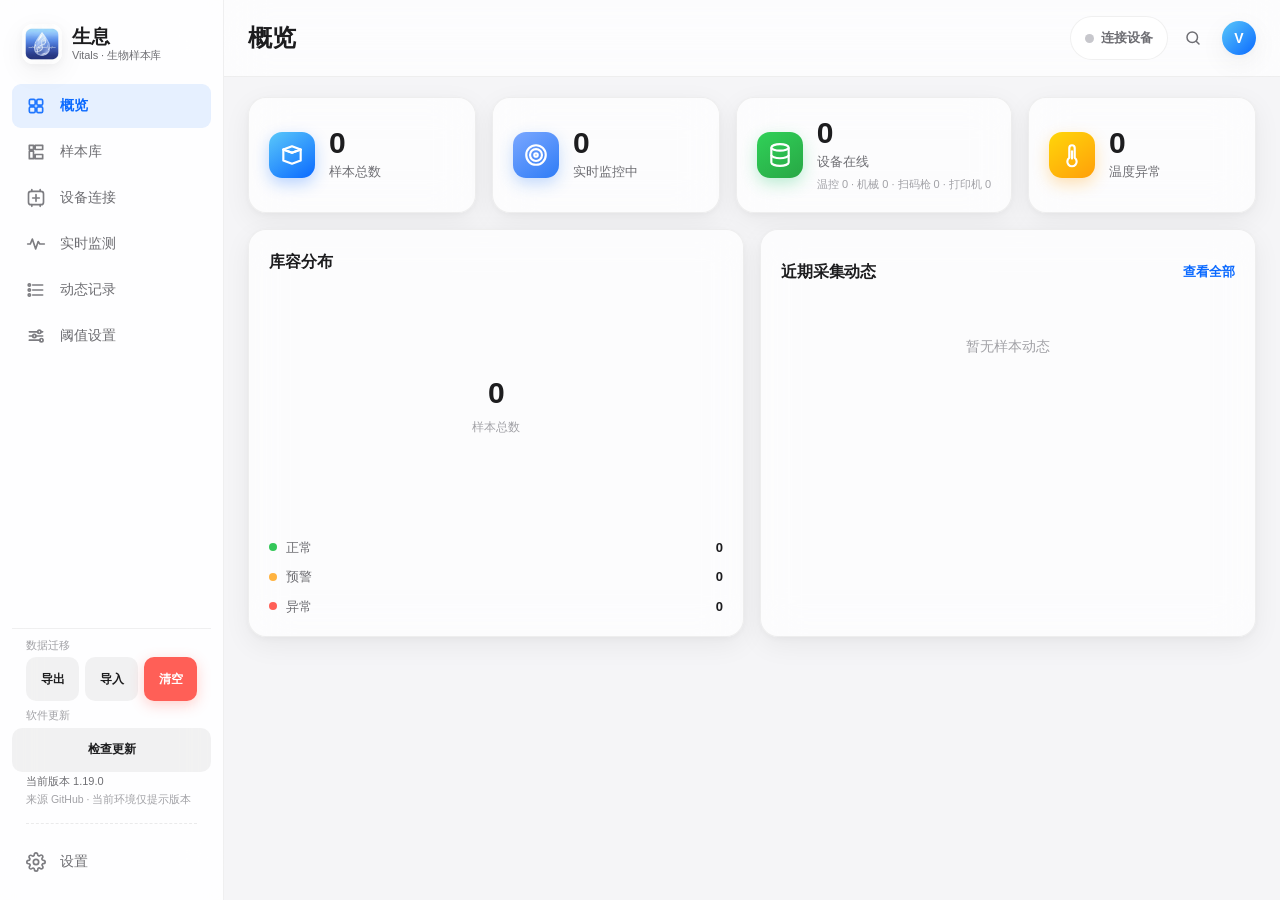
==== commit 46e56d91: "feat(thresholds): 侧边栏「阈值设置」按样本分组分别配置温度阈值 ## 背景  原先「设置」里只有一对全局上下限（上限 8℃ / 下限 -88℃），对全血、血清、血浆这类 需要 25-" ====
--- a/web-preview/index.html
+++ b/web-preview/index.html
@@ -5,11 +5,11 @@
 <meta name="viewport" content="width=device-width, initial-scale=1.0, viewport-fit=cover">
 <title>Vitals · 生息 — 生物样本动态管理库</title>
 <link rel="icon" type="image/png" href="assets/logo.png">
-<link rel="stylesheet" href="tokens.css?v=20261010a"><link rel="stylesheet" href="styles.css?v=20261010c"><link rel="stylesheet" href="android.css?v=20261009a"><link rel="stylesheet" href="web-preview.css?v=20261009a">
-<script src="vendor/qrcode.min.js?v=20261009a" defer></script>
-<script src="vendor/chart.umd.js?v=20261009a" defer></script>
-<script src="motion.js?v=20261010a" defer></script>
-<script src="motion-core.js?v=20261009a" defer></script><script src="web-bridge.js?v=20261009a" defer></script><script src="persistence.js?v=20261009a" defer></script><script src="app.js?v=20261010c" defer></script><script src="android.js?v=20261009a" defer></script><script src="scanner.js?v=20261009a" defer></script><script src="printer.js?v=20261009a" defer></script><script src="backup.js?v=20261009a" defer></script><script src="updater.js?v=20261009a" defer></script>
+<link rel="stylesheet" href="tokens.css"><link rel="stylesheet" href="styles.css?v=20261012d"><link rel="stylesheet" href="android.css">
+<script src="vendor/qrcode.min.js" defer></script>
+<script src="vendor/chart.umd.js" defer></script>
+<script src="motion.js" defer></script>
+<script src="motion-core.js" defer></script><script src="persistence.js" defer></script><script src="app.js?v=20261012d" defer></script><script src="android.js" defer></script><script src="scanner.js" defer></script><script src="printer.js" defer></script><script src="backup.js" defer></script><script src="updater.js" defer></script>
 </head>
 <body>
 
@@ -38,6 +38,9 @@
     </button>
     <button class="nav-item" data-view="records">
       <span class="nav-ic"><svg viewBox="0 0 24 24" fill="none" stroke="currentColor" stroke-width="2" stroke-linecap="round" stroke-linejoin="round"><path d="M8 6h12M8 12h12M8 18h12"/><circle cx="4" cy="6" r="1.4"/><circle cx="4" cy="12" r="1.4"/><circle cx="4" cy="18" r="1.4"/></svg></span><span class="nav-label">动态记录</span>
+    </button>
+    <button class="nav-item" data-view="thresholds">
+      <span class="nav-ic"><svg viewBox="0 0 24 24" fill="none" stroke="currentColor" stroke-width="2" stroke-linecap="round" stroke-linejoin="round"><path d="M4 7h10M18 7h2M4 12h4M12 12h8M4 17h13"/><circle cx="16" cy="7" r="2"/><circle cx="10" cy="12" r="2"/><circle cx="18.5" cy="17" r="2"/></svg></span><span class="nav-label">阈值设置</span>
     </button>
   </nav>
 
@@ -230,12 +233,23 @@
       </div>
     </section>
 
+    <!-- 阈值设置（按样本分组分别配置温度报警上下限） -->
+    <section class="view" id="view-thresholds">
+      <div class="panel glass">
+        <div class="panel-head"><h3>温度报警阈值</h3><span class="pill" id="thresholdPill">按分组</span></div>
+        <p class="muted">分组与「样本库」一致：样本库里出现过的类别都会列在下面，可逐个设置上下限。超出上限或低于下限即报「异常」，接近边界 2.5℃ 内报「预警」。</p>
+        <div class="threshold-list" id="thresholdList"></div>
+        <div class="set-actions">
+          <button class="btn ghost" id="thresholdResetAll">全部恢复默认</button>
+        </div>
+      </div>
+    </section>
+
     <!-- 设置 -->
     <section class="view" id="view-settings">
       <div class="panel glass">
-        <div class="panel-head"><h3>偏好设置</h3></div>
-        <div class="setting-row"><label>采集温度报警阈值上限（℃）</label><input id="setHi" type="number" class="input"></div>
-        <div class="setting-row"><label>采集温度报警阈值下限（℃）</label><input id="setLo" type="number" class="input"></div>
+        <div class="panel-head"><h3>设置</h3></div>
+        <p class="muted">温度报警阈值已移到侧边栏的「阈值设置」，可按样本分组分别配置。</p>
       </div>
     </section>
   </div>
@@ -365,7 +379,7 @@
       <button class="icon-btn close" id="closeExport" aria-label="关闭">✕</button>
     </div>
     <div class="modal-body">
-      <p class="muted" id="exportHint">导出内容可多选，文件类型也自己选；两者独立，能覆盖的组合都会真的导出。</p>
+      <p class="muted" id="exportHint">导出内容可多选；文件类型单选（一次导出一种格式）。两者不冲突的组合都能真的导出。</p>
       <div class="export-scope" id="exportScope" role="group" aria-label="导出内容（可多选）" aria-multiselectable="true"></div>
       <div class="export-format">
         <span class="export-format-label">文件类型</span>
@@ -377,7 +391,7 @@
         <label class="field"><span>结束日期</span><input class="input" type="date" id="exportTo"></label>
       </div>
       <label class="setting-row export-toggle" id="exportPhotosRow">
-        <span>包含样本照片<small>仅 JSON 备份可含照片；CSV 是文本表格，放不下图片</small></span>
+        <span>包含样本照片<small>仅 JSON 可含照片；CSV 是文本表格，放不下图片</small></span>
         <input type="checkbox" id="exportPhotos">
       </label>
       <div class="export-outcome" id="exportOutcome" aria-live="polite"></div>
@@ -390,7 +404,7 @@
 </div>
 <script>
 // 注入构建版本标记（用于排错缓存）
-window.__VITALS = { version: 'v1.19.2-preview-20261008a', build: Date.now() };
+window.__VITALS = { version: 'v1.19.0', build: Date.now() };
 </script>
 </body>
 </html>
--- a/web-preview/styles.css
+++ b/web-preview/styles.css
@@ -599,6 +599,90 @@
 .modal-mask#detailModal .modal{transition:transform var(--dur-base) var(--ease-exit),opacity var(--dur-base) var(--ease-exit)}
 .modal-mask#detailModal.open .modal{transform:none;opacity:1;transition:transform var(--dur-spring-snappy) var(--spring-snappy),opacity var(--dur-fast) var(--ease-enter)}
 .modal-mask#detailModal.open{display:flex;opacity:1;transition:opacity var(--dur-fast) var(--ease-enter)}
+/* ==================== 表单控件统一（HIG） ====================
+   系统默认的 select 箭头与 date 的日历指示器在深色/玻璃背景上观感突兀，
+   且 select 的 appearance:auto 会让内边距与圆角随系统变化。
+   这里统一：48px 高、11px 圆角、1px 中性边框、原生指示器换成与图标系统同粗细的 SVG。 */
+:root{
+  --control-h:48px;
+  --control-pad-x:12px;
+  --icon-chevron:url("data:image/svg+xml;utf8,%3Csvg xmlns='http://www.w3.org/2000/svg' width='16' height='16' viewBox='0 0 24 24' fill='none' stroke='%236E6E73' stroke-width='2' stroke-linecap='round' stroke-linejoin='round'%3E%3Cpath d='M6 9l6 6 6-6'/%3E%3C/svg%3E");
+  --icon-calendar:url("data:image/svg+xml;utf8,%3Csvg xmlns='http://www.w3.org/2000/svg' width='16' height='16' viewBox='0 0 24 24' fill='none' stroke='%236E6E73' stroke-width='2' stroke-linecap='round' stroke-linejoin='round'%3E%3Crect x='3' y='5' width='18' height='16' rx='2'/%3E%3Cpath d='M8 3v4M16 3v4M3 11h18'/%3E%3C/svg%3E");
+}
+.input,.select,textarea.input{
+  min-height:var(--control-h);
+  padding:0 var(--control-pad-x);
+  border-radius:11px;
+  border:1px solid var(--border);
+  background:#fff;
+  font-size:14px;
+  font-family:inherit;
+  color:var(--text);
+  outline:none;
+}
+/* 占位文字：--text-3 在白底只有 2.57:1（HIG 需 ≥4.5:1），改用 --text-2 的 5.07:1 */
+.input::placeholder,textarea.input::placeholder{color:var(--text-2);opacity:1}
+
+/* select：去掉系统箭头，换成与全站图标同粗细的雪佛龙 */
+.select{
+  appearance:none;-webkit-appearance:none;
+  padding-right:34px;
+  background-image:var(--icon-chevron);
+  background-repeat:no-repeat;
+  background-position:right 11px center;
+  background-size:16px 16px;
+  cursor:pointer;
+}
+
+/* 日期/时间：Android WebView 不渲染 ::-webkit-calendar-picker-indicator，
+   所以用自定义 SVG 承担"这是日期字段"的语义，并把原生指示器彻底移除
+   （它虽不显示但仍占点击区，会吞掉右侧点击）。点击输入框任意位置仍会唤起系统日期选择器。 */
+.input[type="date"],.input[type="datetime-local"],.input[type="time"]{
+  background-image:var(--icon-calendar);
+  background-repeat:no-repeat;
+  background-position:right 12px center;
+  background-size:16px 16px;
+  padding-right:38px;
+  cursor:pointer;
+}
+.input[type="date"]::-webkit-calendar-picker-indicator,
+.input[type="datetime-local"]::-webkit-calendar-picker-indicator,
+.input[type="time"]::-webkit-calendar-picker-indicator{
+  display:none;
+}
+/* 日期内部字段的默认缩进偏大，收一下让文字与其它输入框左对齐 */
+.input[type="date"]::-webkit-datetime-edit,
+.input[type="datetime-local"]::-webkit-datetime-edit,
+.input[type="time"]::-webkit-datetime-edit{padding:0}
+.input[type="date"]::-webkit-datetime-edit-fields-wrapper,
+.input[type="datetime-local"]::-webkit-datetime-edit-fields-wrapper,
+.input[type="time"]::-webkit-datetime-edit-fields-wrapper{padding:0}
+
+/* 数字输入去掉右侧上下箭头，避免与雪佛龙/日历图标混在一起 */
+.input[type="number"]{appearance:textfield;-moz-appearance:textfield}
+.input[type="number"]::-webkit-outer-spin-button,
+.input[type="number"]::-webkit-inner-spin-button{-webkit-appearance:none;margin:0}
+
+/* 字段标签与控件的间距统一 */
+.field{gap:6px}
+.field>span{font-size:12px;font-weight:600;color:var(--text-2);letter-spacing:.01em}
+
+/* 「动态记录」筛选区：原来 3 个控件挤在左边、右侧大片留白；改为自适应网格 */
+.record-filters{
+  display:grid;
+  grid-template-columns:repeat(auto-fit,minmax(200px,1fr));
+  align-items:end;
+  gap:12px;
+  margin-bottom:16px;
+}
+.record-filters .field{min-width:0}
+.record-filters .field .input,.record-filters .field .select{width:100%}
+.record-filters .btn{min-height:var(--control-h);justify-self:end}
+@media(max-width:600px){
+  .record-filters{grid-template-columns:1fr 1fr}
+  .record-filters .btn{grid-column:1/-1;justify-self:stretch}
+}
+
 /* ==================== 导出弹窗（侧栏「导出」） ==================== */
 /* [hidden] 必须真的隐藏：display:flex 的优先级与 [hidden] 同级，写在后面会把它压掉。
    这条放在导出弹窗样式最前面，供 .export-range / .export-format / .export-toggle 共用。 */
@@ -660,3 +744,67 @@
 @media(max-width:600px){
   .export-format{flex-direction:column;align-items:flex-start;gap:8px}
 }
+
+/* ==================== 自绘下拉（SelectPicker） ====================
+   原生 select 的关闭态由上面的 .select 统一，但弹出面板由系统渲染（CSS 改不到），
+   因此这里自绘：与卡片同一套圆角/玻璃/阴影，选项行 44px，当前项带勾。 */
+.sp-wrap{position:relative;display:block;min-width:0;width:100%}
+/* 原生 select 只作数据源：必须完全不参与布局（.select 的 min-height 会把它撑开，故用 !important） */
+.sp-native{
+  position:absolute!important;top:0;left:0;
+  width:1px!important;height:1px!important;min-height:0!important;max-height:1px!important;
+  opacity:0!important;pointer-events:none!important;
+  margin:0!important;padding:0!important;border:0!important;background:none!important;
+  background-image:none!important;
+}
+.sp-trigger{
+  display:flex;align-items:center;width:100%;min-height:var(--control-h);
+  padding:0 34px 0 var(--control-pad-x);
+  border-radius:11px;border:1px solid var(--border);background:#fff;
+  font-size:14px;font-family:inherit;color:var(--text);text-align:left;cursor:pointer;
+  background-image:var(--icon-chevron);
+  background-repeat:no-repeat;background-position:right 11px center;background-size:16px 16px;
+  overflow:hidden;text-overflow:ellipsis;white-space:nowrap;
+  transition:border-color var(--dur-fast) var(--ease-standard),background var(--dur-fast) var(--ease-standard);
+}
+.sp-trigger:hover{background-color:rgba(0,0,0,0.02)}
+.sp-trigger:focus-visible{outline:none;box-shadow:0 0 0 3px rgba(10,105,255,0.25)}
+.sp-trigger:disabled{opacity:.55;cursor:not-allowed}
+.sp-panel{
+  position:fixed;z-index:120;min-width:160px;max-width:min(360px,90vw);
+  padding:6px;border-radius:14px;overflow-y:auto;overscroll-behavior:contain;
+  background:var(--surface-strong,#fff);
+  -webkit-backdrop-filter:blur(30px) saturate(180%);backdrop-filter:blur(30px) saturate(180%);
+  border:1px solid rgba(255,255,255,0.5);box-shadow:var(--shadow-lg);
+  animation:spIn var(--dur-fast) var(--ease-enter);
+}
+@keyframes spIn{from{opacity:0;transform:translateY(-4px)}to{opacity:1;transform:none}}
+.sp-item{
+  display:flex;align-items:center;justify-content:space-between;gap:12px;width:100%;
+  min-height:44px;padding:0 12px;border:none;border-radius:9px;background:transparent;
+  font-size:14px;font-family:inherit;color:var(--text);text-align:left;cursor:pointer;
+}
+.sp-item:hover{background:rgba(0,0,0,0.05)}
+.sp-item[aria-selected="true"]{color:var(--blue);font-weight:600;background:rgba(10,105,255,0.08)}
+.sp-item:focus-visible{outline:none;box-shadow:0 0 0 3px rgba(10,105,255,0.25)}
+.sp-label{overflow:hidden;text-overflow:ellipsis;white-space:nowrap}
+.sp-check{flex:none;font-size:13px;color:var(--blue)}
+
+/* ==================== 阈值设置（按样本分组） ==================== */
+.threshold-list{display:flex;flex-direction:column;gap:10px;margin:14px 0 4px}
+.threshold-row{
+  display:grid;grid-template-columns:minmax(180px,1.6fr) minmax(120px,1fr) minmax(120px,1fr) auto;
+  align-items:end;gap:12px;padding:12px 14px;border-radius:14px;
+  background:rgba(255,255,255,0.6);border:1px solid var(--border);
+}
+.threshold-name{display:flex;flex-direction:column;gap:2px;padding-bottom:6px;min-width:0}
+.threshold-name b{font-size:15px;font-weight:600}
+.threshold-name small{font-size:11.5px;color:var(--text-2)}
+.threshold-input{min-width:0}
+.threshold-input .input{width:100%;text-align:left}
+.threshold-row .btn.mini{min-height:var(--control-h);padding:0 14px}
+@media(max-width:900px){
+  .threshold-row{grid-template-columns:1fr 1fr;align-items:end}
+  .threshold-name{grid-column:1/-1;padding-bottom:0}
+  .threshold-row .btn.mini{grid-column:1/-1;justify-self:stretch}
+}
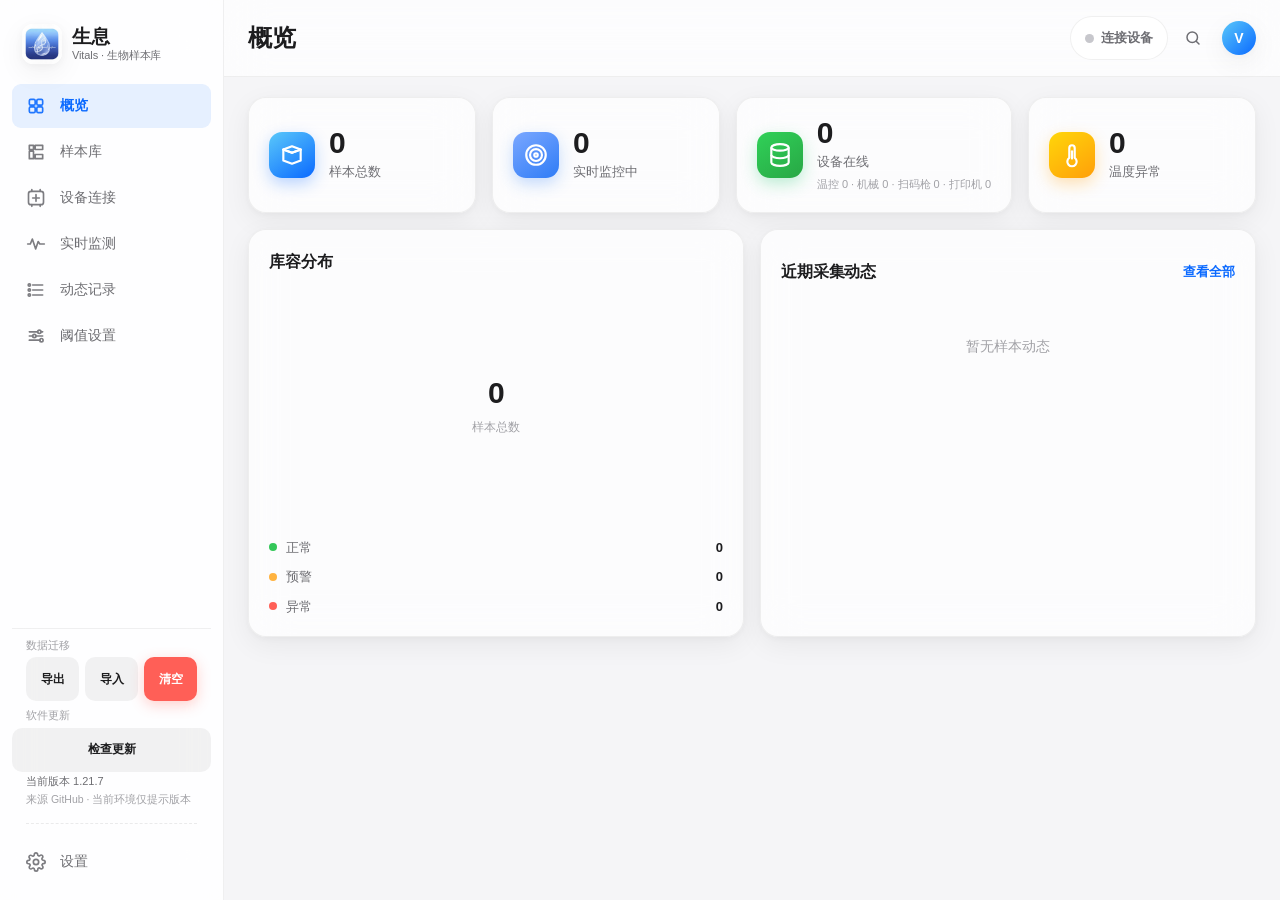
==== commit 1522d9f2: "feat(temperature): update default thresholds for 1.21.7" ====
--- a/web-preview/index.html
+++ b/web-preview/index.html
@@ -5,11 +5,11 @@
 <meta name="viewport" content="width=device-width, initial-scale=1.0, viewport-fit=cover">
 <title>Vitals · 生息 — 生物样本动态管理库</title>
 <link rel="icon" type="image/png" href="assets/logo.png">
-<link rel="stylesheet" href="tokens.css"><link rel="stylesheet" href="styles.css?v=20261012d"><link rel="stylesheet" href="android.css">
+<link rel="stylesheet" href="tokens.css"><link rel="stylesheet" href="styles.css?v=20261012f"><link rel="stylesheet" href="android.css">
 <script src="vendor/qrcode.min.js" defer></script>
 <script src="vendor/chart.umd.js" defer></script>
 <script src="motion.js" defer></script>
-<script src="motion-core.js" defer></script><script src="persistence.js" defer></script><script src="app.js?v=20261012d" defer></script><script src="android.js" defer></script><script src="scanner.js" defer></script><script src="printer.js" defer></script><script src="backup.js" defer></script><script src="updater.js" defer></script>
+<script src="motion-core.js" defer></script><script src="persistence.js" defer></script><script src="app.js?v=20261012f" defer></script><script src="android.js" defer></script><script src="scanner.js" defer></script><script src="printer.js" defer></script><script src="backup.js" defer></script><script src="updater.js" defer></script>
 </head>
 <body>
 
@@ -237,7 +237,7 @@
     <section class="view" id="view-thresholds">
       <div class="panel glass">
         <div class="panel-head"><h3>温度报警阈值</h3><span class="pill" id="thresholdPill">按分组</span></div>
-        <p class="muted">分组与「样本库」一致：样本库里出现过的类别都会列在下面，可逐个设置上下限。超出上限或低于下限即报「异常」，接近边界 2.5℃ 内报「预警」。</p>
+        <p class="muted">超出上限或低于下限即报「异常」，接近边界 2.5℃ 内报「预警」。</p>
         <div class="threshold-list" id="thresholdList"></div>
         <div class="set-actions">
           <button class="btn ghost" id="thresholdResetAll">全部恢复默认</button>
@@ -249,7 +249,6 @@
     <section class="view" id="view-settings">
       <div class="panel glass">
         <div class="panel-head"><h3>设置</h3></div>
-        <p class="muted">温度报警阈值已移到侧边栏的「阈值设置」，可按样本分组分别配置。</p>
       </div>
     </section>
   </div>
@@ -404,7 +403,7 @@
 </div>
 <script>
 // 注入构建版本标记（用于排错缓存）
-window.__VITALS = { version: 'v1.19.0', build: Date.now() };
+window.__VITALS = { version: 'v1.21.7', build: Date.now() };
 </script>
 </body>
 </html>
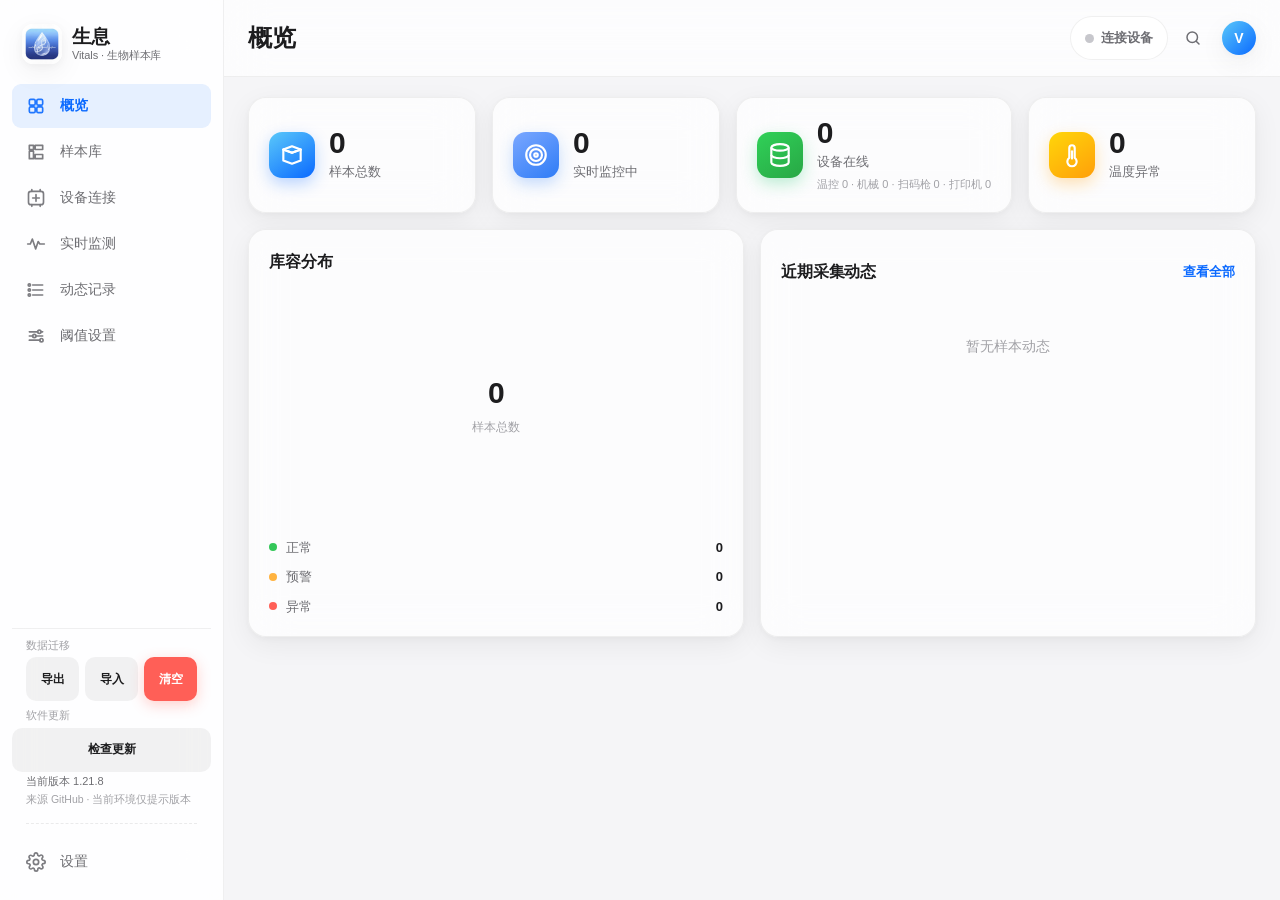
==== commit e7ee0b60: "feat(monitor): show temperature curve on a 24-hour axis" ====
--- a/web-preview/index.html
+++ b/web-preview/index.html
@@ -5,11 +5,11 @@
 <meta name="viewport" content="width=device-width, initial-scale=1.0, viewport-fit=cover">
 <title>Vitals · 生息 — 生物样本动态管理库</title>
 <link rel="icon" type="image/png" href="assets/logo.png">
-<link rel="stylesheet" href="tokens.css"><link rel="stylesheet" href="styles.css?v=20261012f"><link rel="stylesheet" href="android.css">
+<link rel="stylesheet" href="tokens.css"><link rel="stylesheet" href="styles.css?v=20261012g"><link rel="stylesheet" href="android.css">
 <script src="vendor/qrcode.min.js" defer></script>
 <script src="vendor/chart.umd.js" defer></script>
 <script src="motion.js" defer></script>
-<script src="motion-core.js" defer></script><script src="persistence.js" defer></script><script src="app.js?v=20261012f" defer></script><script src="android.js" defer></script><script src="scanner.js" defer></script><script src="printer.js" defer></script><script src="backup.js" defer></script><script src="updater.js" defer></script>
+<script src="motion-core.js" defer></script><script src="persistence.js" defer></script><script src="app.js?v=20261012g" defer></script><script src="android.js" defer></script><script src="scanner.js" defer></script><script src="printer.js" defer></script><script src="backup.js" defer></script><script src="updater.js" defer></script>
 </head>
 <body>
 
@@ -403,7 +403,7 @@
 </div>
 <script>
 // 注入构建版本标记（用于排错缓存）
-window.__VITALS = { version: 'v1.21.7', build: Date.now() };
+window.__VITALS = { version: 'v1.21.8', build: Date.now() };
 </script>
 </body>
 </html>
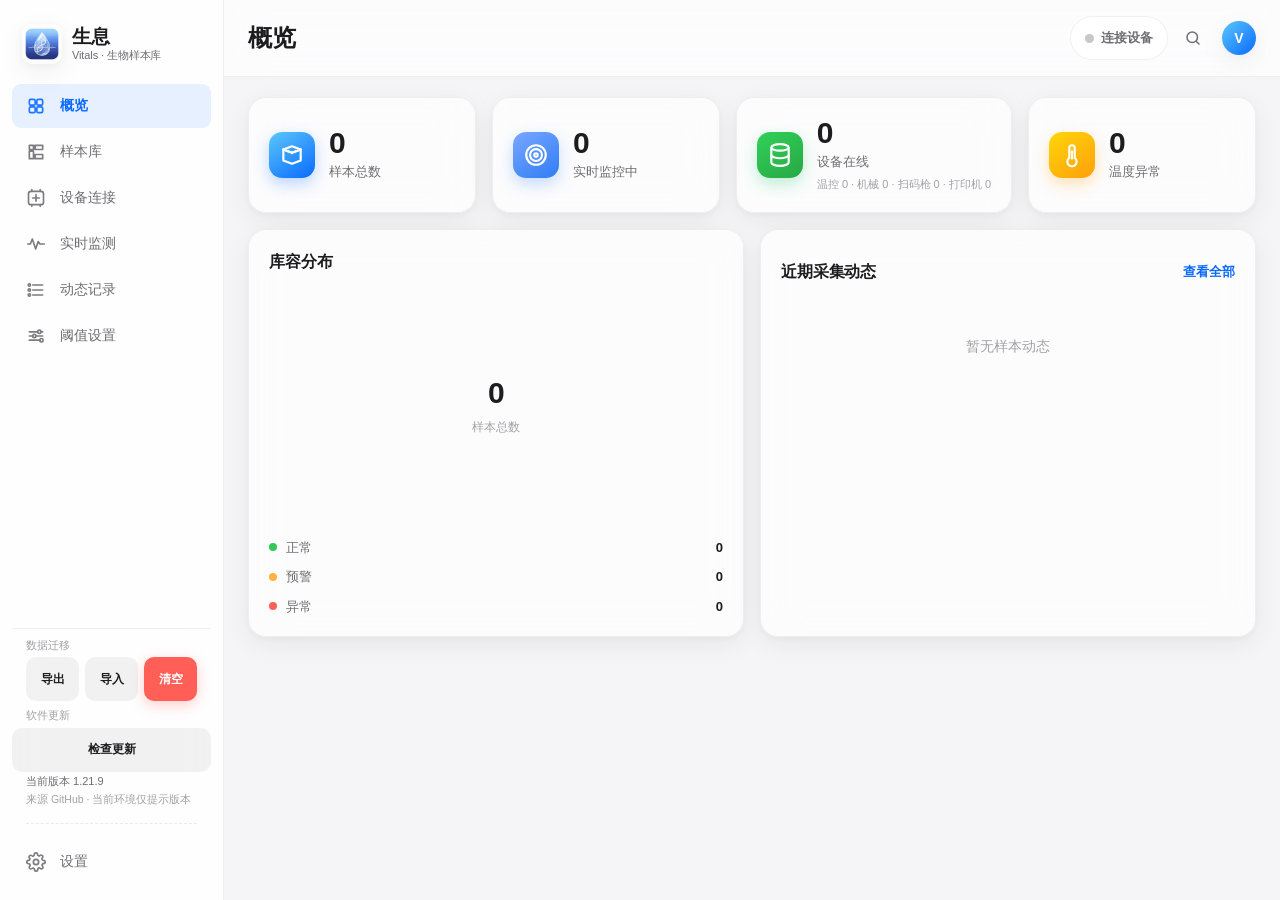
==== commit fedfeac4: "feat: add seven-day channel temperature history" ====
--- a/web-preview/index.html
+++ b/web-preview/index.html
@@ -5,11 +5,11 @@
 <meta name="viewport" content="width=device-width, initial-scale=1.0, viewport-fit=cover">
 <title>Vitals · 生息 — 生物样本动态管理库</title>
 <link rel="icon" type="image/png" href="assets/logo.png">
-<link rel="stylesheet" href="tokens.css"><link rel="stylesheet" href="styles.css?v=20261012g"><link rel="stylesheet" href="android.css">
+<link rel="stylesheet" href="tokens.css"><link rel="stylesheet" href="styles.css?v=20261013a"><link rel="stylesheet" href="android.css">
 <script src="vendor/qrcode.min.js" defer></script>
 <script src="vendor/chart.umd.js" defer></script>
 <script src="motion.js" defer></script>
-<script src="motion-core.js" defer></script><script src="persistence.js" defer></script><script src="app.js?v=20261012g" defer></script><script src="android.js" defer></script><script src="scanner.js" defer></script><script src="printer.js" defer></script><script src="backup.js" defer></script><script src="updater.js" defer></script>
+<script src="motion-core.js" defer></script><script src="persistence.js" defer></script><script src="app.js?v=20261013a" defer></script><script src="android.js" defer></script><script src="scanner.js" defer></script><script src="printer.js" defer></script><script src="backup.js" defer></script><script src="updater.js" defer></script>
 </head>
 <body>
 
@@ -211,6 +211,20 @@
       </div>
       <div>
         <div class="panel glass"><div class="panel-head"><h3>温度 ℃ <span class="pill mon-sel" id="monSelPill">未选择</span></h3></div><canvas id="chartTemp"></canvas></div>
+      </div>
+      <div class="panel glass temperature-history-panel">
+        <div class="panel-head">
+          <div><h3>历史温度</h3><p class="muted">按温度通道查阅；仅保存最近 7 天</p></div>
+          <span class="pill">近 7 天</span>
+        </div>
+        <div class="temp-history-controls">
+          <label class="field"><span>温度通道</span><select class="select" id="tempHistoryChannel" aria-label="历史温度通道"><option value="B1">B1 · 全血</option><option value="B2">B2 · 血清</option><option value="B3">B3 · 血浆</option></select></label>
+          <label class="field"><span>查阅日期</span><input class="input" type="date" id="tempHistoryDate" aria-label="历史温度日期"></label>
+          <button type="button" class="btn ghost" id="tempHistoryToday">回到今日</button>
+        </div>
+        <p class="temp-history-summary" id="tempHistorySummary" aria-live="polite"></p>
+        <p class="temp-history-empty" id="tempHistoryEmpty" aria-live="polite" hidden>暂无温度记录</p>
+        <canvas id="chartTempHistory"></canvas>
       </div>
     </section>
 
@@ -403,7 +417,7 @@
 </div>
 <script>
 // 注入构建版本标记（用于排错缓存）
-window.__VITALS = { version: 'v1.21.8', build: Date.now() };
+window.__VITALS = { version: 'v1.21.9', build: Date.now() };
 </script>
 </body>
 </html>
--- a/web-preview/styles.css
+++ b/web-preview/styles.css
@@ -167,6 +167,17 @@
 .text-btn{font-size:13px;font-weight:600;color:var(--blue)}
 .text-btn:hover{text-decoration:underline}
 
+/* ===== 温度历史 ===== */
+.temperature-history-panel{margin-top:16px}
+.temperature-history-panel .panel-head{align-items:flex-start}
+.temperature-history-panel .panel-head .muted{margin-top:3px;font-size:12px;color:var(--text-2)}
+.temp-history-controls{display:flex;flex-wrap:wrap;align-items:flex-end;gap:12px;margin-bottom:10px}
+.temp-history-controls .field{min-width:164px;flex:0 1 210px}
+.temp-history-controls .input,.temp-history-controls .select{width:100%}
+.temp-history-controls .btn{min-height:var(--control-h);align-self:flex-end}
+.temp-history-summary,.temp-history-empty{min-height:20px;margin:2px 0 10px;font-size:12px;color:var(--text-2)}
+.temp-history-empty{color:var(--text-3)}
+
 .empty{text-align:center;color:var(--text-3);padding:28px 0;font-size:14px}
 
 /* ===== 动态流 ===== */
@@ -808,3 +819,8 @@
   .threshold-name{grid-column:1/-1;padding-bottom:0}
   .threshold-row .btn.mini{grid-column:1/-1;justify-self:stretch}
 }
+@media(max-width:600px){
+  .temp-history-controls{display:grid;grid-template-columns:1fr 1fr}
+  .temp-history-controls .field{min-width:0;flex:none}
+  .temp-history-controls .btn{grid-column:1/-1;width:100%}
+}
